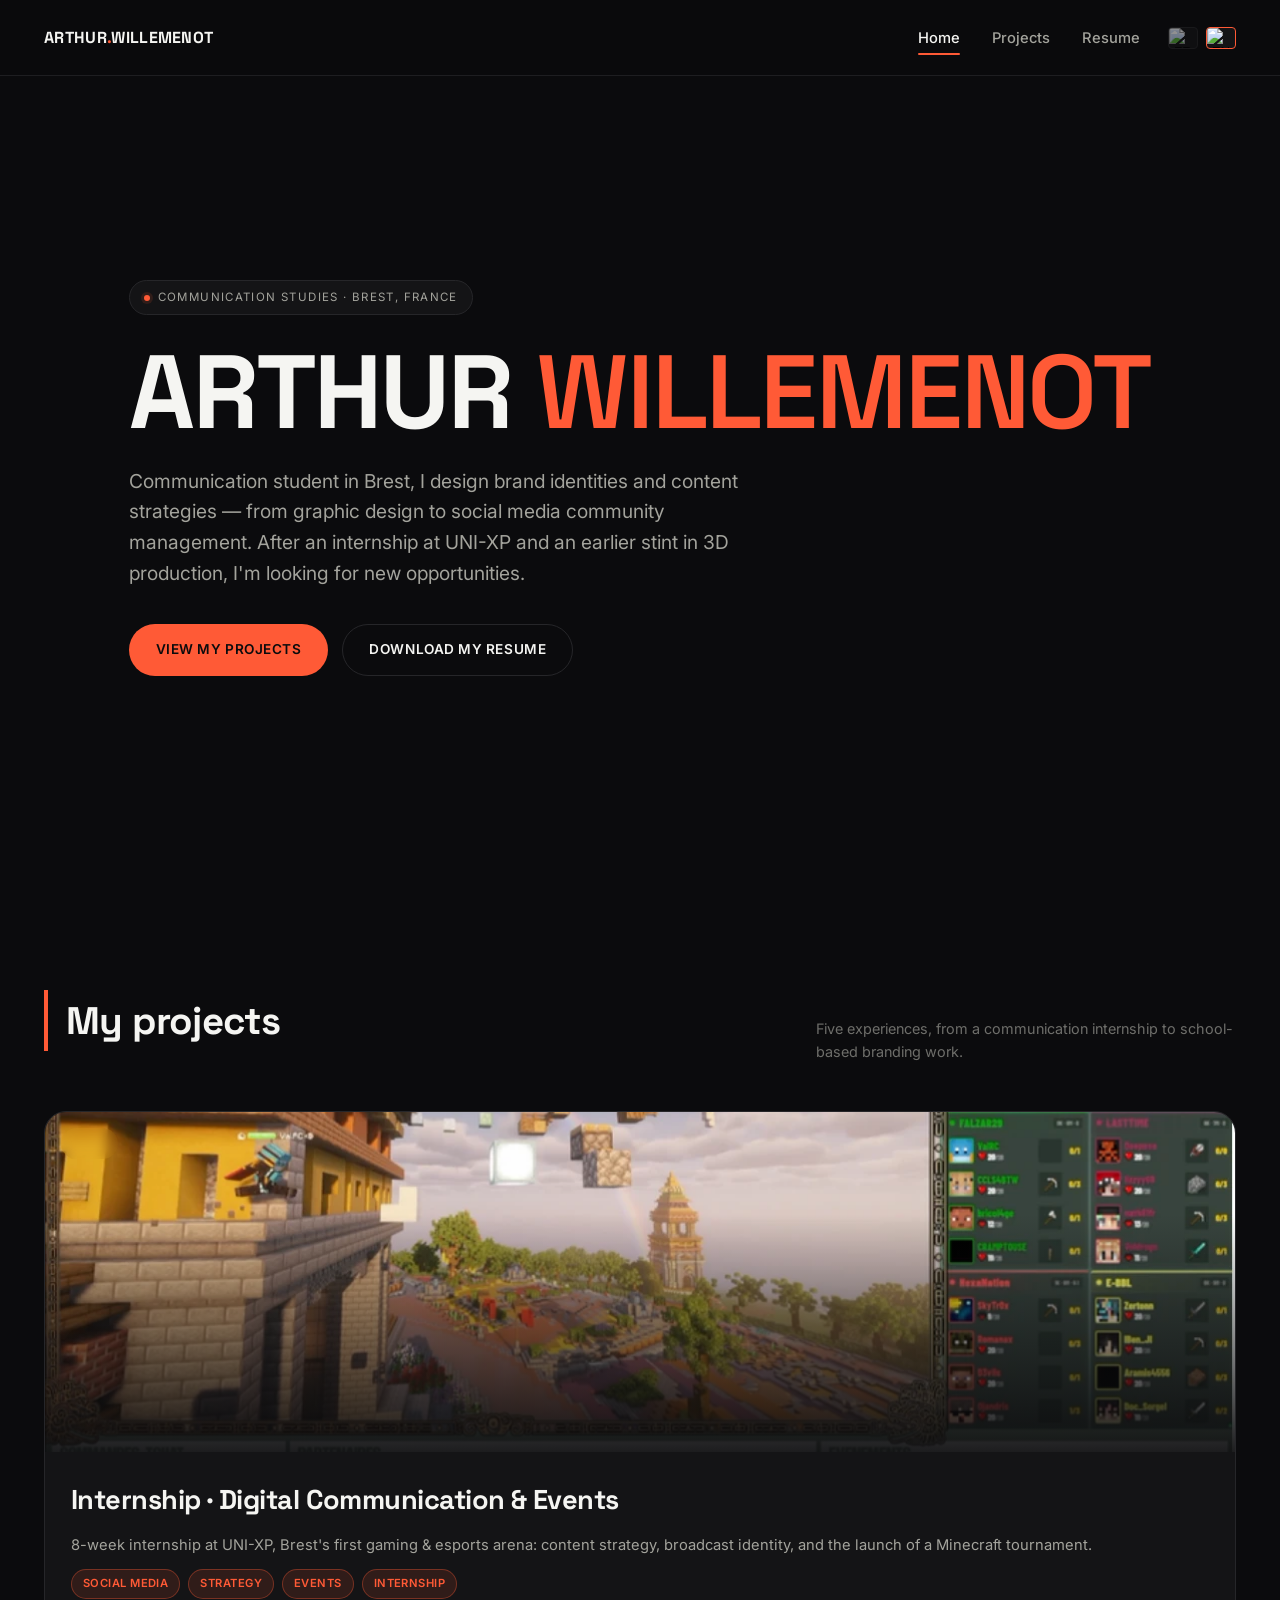
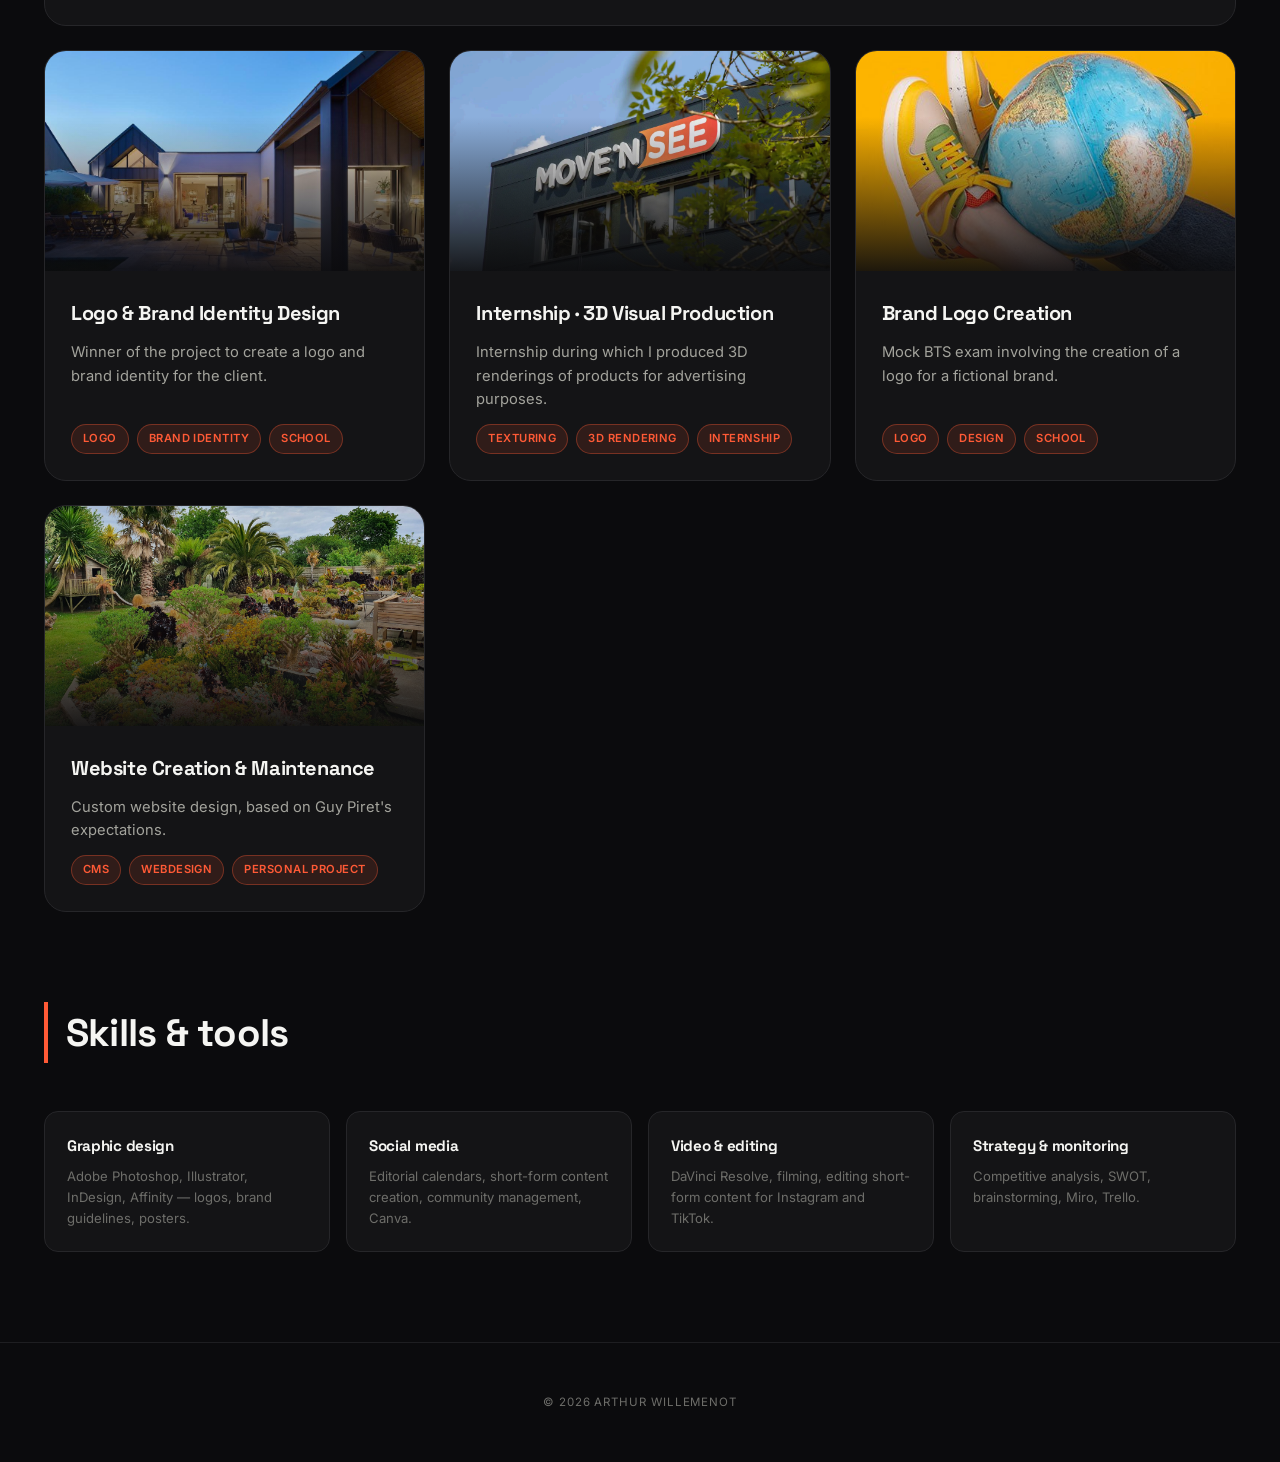
==== index.html @ 94a475f1 "Rebuild site: new design system, fixed responsiveness, add UNI-XP project Full redesign of the portf" ====
<!DOCTYPE html>
<html lang="fr">
<head>
  <meta charset="UTF-8">
  <meta name="viewport" content="width=device-width, initial-scale=1.0">
  <title>Arthur Willemenot — Portfolio</title>
  <meta name="description" content="Portfolio d'Arthur Willemenot, étudiant en BTS Communication à Brest : stratégie de contenu, création graphique et gestion de réseaux sociaux.">
  <link rel="preconnect" href="https://fonts.googleapis.com">
  <link rel="preconnect" href="https://fonts.gstatic.com" crossorigin>
  <link href="https://fonts.googleapis.com/css2?family=Inter:wght@400;500;600;700&family=Space+Grotesk:wght@500;700&display=swap" rel="stylesheet">
  <link rel="stylesheet" href="assets/css/style.css">
</head>
<body>

  <header class="site-header">
    <div class="container">
      <a href="index.html" class="logo">ARTHUR<span>.</span>WILLEMENOT</a>
      <div class="nav-right">
        <nav class="main-nav">
          <ul>
            <li><a href="index.html" data-key="nav_home" class="is-active">Accueil</a></li>
            <li><a href="index.html#mes-projets" data-key="nav_projects">Projets</a></li>
            <li><a href="cv.html" data-key="nav_cv">Mon CV</a></li>
          </ul>
        </nav>
        <div class="lang-switcher">
          <button class="lang-btn" data-lang="fr" aria-label="Français"><img src="https://flagcdn.com/w40/fr.png" alt="FR"></button>
          <button class="lang-btn" data-lang="en" aria-label="English"><img src="https://flagcdn.com/w40/gb.png" alt="EN"></button>
        </div>
        <button class="menu-toggle" aria-expanded="false" aria-label="Menu">
          <span></span><span></span><span></span>
        </button>
      </div>
    </div>
  </header>
  <div class="nav-scrim"></div>

  <section class="hero">
    <div class="container">
      <span class="eyebrow"><span class="dot"></span><span data-key="hero_tagline">BTS Communication · Brest</span></span>
      <h1><span data-key="hero_title_1">Arthur</span> <span class="highlight" data-key="hero_title_2">Willemenot</span></h1>
      <p class="hero-desc" data-key="hero_desc">
        Étudiant en BTS Communication à Brest, je conçois des identités de marque et des stratégies de contenu — de la création graphique à la gestion de communautés sur les réseaux sociaux. Après un stage chez UNI-XP et un premier passage en production 3D, je suis à la recherche de nouvelles opportunités.
      </p>
      <div class="hero-actions">
        <a href="#mes-projets" class="btn btn-primary"><span data-key="hero_cta_projects">Voir mes projets</span></a>
        <a href="cv.html" class="btn btn-ghost"><span data-key="hero_cta_cv">Télécharger mon CV</span></a>
      </div>
    </div>
  </section>

  <section id="mes-projets" class="section">
    <div class="container">
      <div class="section-head">
        <h2 class="section-title" data-key="projects_title">Mes projets</h2>
        <p class="section-sub" data-key="projects_sub">Cinq expériences, du stage en communication à la création graphique scolaire.</p>
      </div>

      <div class="projects-grid">

        <a href="project-uni-xp.html" class="project-card is-featured">
          <div class="card-status is-new">2026</div>
          <div class="card-media">
            <img src="assets/img/unixp/overlay-live.webp" alt="UNI-XP — overlay de diffusion en direct">
          </div>
          <div class="card-body">
            <h3 class="card-title" data-key="unixp_title">Stage · Communication digitale &amp; événementiel</h3>
            <p class="card-desc" data-key="unixp_desc">Stage de 8 semaines chez UNI-XP, la première arène gaming &amp; esport de Brest : stratégie de contenu, identité de diffusion et lancement d'un tournoi Minecraft.</p>
            <div class="card-tags"><span data-key="tag_social">Réseaux sociaux</span><span data-key="tag_strategy">Stratégie</span><span data-key="tag_events">Événementiel</span><span data-key="tag_internship">Stage</span></div>
          </div>
        </a>

        <a href="project-villas-majolie.html" class="project-card">
          <div class="card-media">
            <img src="assets/img/villas/villas-concept.jpg" alt="Les Villas Majolie">
          </div>
          <div class="card-body">
            <h3 class="card-title" data-key="villas_title">Création logo / charte graphique</h3>
            <p class="card-desc" data-key="villas_desc">Gagnant du projet de création d'un logo et d'une charte graphique pour l'annonceur.</p>
            <div class="card-tags"><span data-key="tag_logo">Logo</span><span data-key="tag_branding">Charte graphique</span><span data-key="tag_school">Scolaire</span></div>
          </div>
        </a>

        <a href="project-movensee.html" class="project-card">
          <div class="card-media">
            <img src="assets/img/movensee/movensee-batiment.png" alt="Move'N See">
          </div>
          <div class="card-body">
            <h3 class="card-title" data-key="move_title">Stage · production de visuels 3D</h3>
            <p class="card-desc" data-key="move_desc">Stage durant lequel j'ai produit des rendus 3D de produits à des fins publicitaires.</p>
            <div class="card-tags"><span data-key="tag_texturing">Texturing</span><span data-key="tag_3drenders">Rendus 3D</span><span data-key="tag_internship">Stage</span></div>
          </div>
        </a>

        <a href="project-moea.html" class="project-card">
          <div class="card-media">
            <img src="assets/img/moea/moea-shoe.jpg" alt="MOEA">
          </div>
          <div class="card-body">
            <h3 class="card-title" data-key="moea_title">Création d'un logo de marque</h3>
            <p class="card-desc" data-key="moea_desc">Épreuve de BTS Blanc consistant en la création d'un logo pour une marque fictive.</p>
            <div class="card-tags"><span data-key="tag_logo">Logo</span><span data-key="tag_design">Design</span><span data-key="tag_school">Scolaire</span></div>
          </div>
        </a>

        <a href="project-guy-piret.html" class="project-card">
          <div class="card-media">
            <img src="assets/img/guypiret/guypiret-jardin.jpg" alt="Le Jardin de Guy Piret">
          </div>
          <div class="card-body">
            <h3 class="card-title" data-key="guy_title">Création et maintenance du site</h3>
            <p class="card-desc" data-key="guy_desc">Conception sur mesure d'un site web, selon les attentes de Guy Piret.</p>
            <div class="card-tags"><span data-key="tag_cms">CMS</span><span data-key="tag_webdesign">Webdesign</span><span data-key="tag_personal">Extrascolaire</span></div>
          </div>
        </a>

      </div>
    </div>
  </section>

  <section class="section" style="padding-top:0;">
    <div class="container">
      <div class="section-head">
        <h2 class="section-title" data-key="skills_title">Compétences &amp; outils</h2>
      </div>
      <div class="skills-strip">
        <div class="skill-tile">
          <h4 data-key="skill_1_title">Création graphique</h4>
          <p data-key="skill_1_desc">Adobe Photoshop, Illustrator, InDesign, Affinity — logo, charte graphique, affiches.</p>
        </div>
        <div class="skill-tile">
          <h4 data-key="skill_2_title">Réseaux sociaux</h4>
          <p data-key="skill_2_desc">Calendrier éditorial, création de contenus courts, community management, Canva.</p>
        </div>
        <div class="skill-tile">
          <h4 data-key="skill_3_title">Vidéo &amp; montage</h4>
          <p data-key="skill_3_desc">DaVinci Resolve, tournage, montage de contenus courts pour Instagram et TikTok.</p>
        </div>
        <div class="skill-tile">
          <h4 data-key="skill_4_title">Stratégie &amp; veille</h4>
          <p data-key="skill_4_desc">Analyse concurrentielle, SWOT, brainstorming, Miro, Trello.</p>
        </div>
      </div>
    </div>
  </section>

  <footer class="site-footer">
    <div class="container">
      <p data-key="footer_text">© 2026 Arthur Willemenot</p>
    </div>
  </footer>

  <script src="assets/js/main.js"></script>
</body>
</html>
---- assets/css/style.css ----
/* ==========================================================================
   Arthur Willemenot — Portfolio
   Design system: dark, editorial, warm accent. Mobile-first.
   ========================================================================== */

:root {
  --bg: #0b0b0d;
  --surface: #141416;
  --surface-2: #1c1c1f;
  --border: #262629;
  --border-soft: #1e1e21;

  --text: #f5f5f2;
  --text-muted: #a3a39c;
  --text-dim: #6e6e6a;

  --accent: #ff5a36;
  --accent-soft: rgba(255, 90, 54, 0.12);
  --accent-border: rgba(255, 90, 54, 0.35);
  --accent-2: #ffd166;

  --radius-sm: 8px;
  --radius-md: 14px;
  --radius-lg: 22px;

  --container: 1240px;
  --header-h: 76px;

  --ease: cubic-bezier(0.16, 1, 0.3, 1);
}

/* --- Reset --- */
* { margin: 0; padding: 0; box-sizing: border-box; }

html {
  scroll-behavior: smooth;
}

body {
  background-color: var(--bg);
  color: var(--text);
  font-family: 'Inter', -apple-system, BlinkMacSystemFont, sans-serif;
  font-size: 16px;
  line-height: 1.6;
  -webkit-font-smoothing: antialiased;
  overflow-x: hidden;
}

img, video { max-width: 100%; display: block; }

a { color: inherit; text-decoration: none; }

ul { list-style: none; }

h1, h2, h3, h4 {
  font-family: 'Space Grotesk', 'Inter', sans-serif;
  font-weight: 700;
  letter-spacing: -0.02em;
}

p { color: var(--text-muted); }

.highlight { color: var(--accent); font-weight: 600; }

::selection { background: var(--accent); color: #0b0b0d; }

::-webkit-scrollbar { width: 10px; }
::-webkit-scrollbar-track { background: var(--bg); }
::-webkit-scrollbar-thumb { background: var(--border); border-radius: 10px; border: 2px solid var(--bg); }
::-webkit-scrollbar-thumb:hover { background: var(--accent); }

.container {
  max-width: var(--container);
  margin: 0 auto;
  padding: 0 24px;
}

.visually-hidden {
  position: absolute;
  width: 1px; height: 1px;
  overflow: hidden;
  clip: rect(0 0 0 0);
  white-space: nowrap;
}

/* ==========================================================================
   Header / Nav
   ========================================================================== */

.site-header {
  position: fixed;
  top: 0; left: 0; right: 0;
  z-index: 200;
  height: var(--header-h);
  display: flex;
  align-items: center;
  background: rgba(11, 11, 13, 0.7);
  backdrop-filter: blur(14px);
  -webkit-backdrop-filter: blur(14px);
  border-bottom: 1px solid var(--border-soft);
}

.site-header .container {
  display: flex;
  align-items: center;
  justify-content: space-between;
  width: 100%;
}

.logo {
  font-family: 'Space Grotesk', sans-serif;
  font-weight: 700;
  font-size: 1rem;
  letter-spacing: 0.02em;
  white-space: nowrap;
}

.logo span { color: var(--accent); }

.nav-right {
  display: flex;
  align-items: center;
  gap: 28px;
}

.main-nav ul {
  display: flex;
  gap: 32px;
}

.main-nav a {
  font-size: 0.92rem;
  font-weight: 500;
  color: var(--text-muted);
  position: relative;
  padding: 4px 0;
  transition: color 0.25s var(--ease);
}

.main-nav a:hover,
.main-nav a.is-active { color: var(--text); }

.main-nav a.is-active::after {
  content: '';
  position: absolute;
  left: 0; right: 0; bottom: -4px;
  height: 2px;
  background: var(--accent);
  border-radius: 2px;
}

.lang-switcher {
  display: flex;
  gap: 8px;
}

.lang-btn {
  width: 30px; height: 22px;
  border-radius: 4px;
  overflow: hidden;
  border: 1.5px solid var(--border);
  background: var(--surface);
  cursor: pointer;
  padding: 0;
  opacity: 0.55;
  transition: all 0.25s var(--ease);
}

.lang-btn img { width: 100%; height: 100%; object-fit: cover; }

.lang-btn:hover { opacity: 0.85; }
.lang-btn.active { opacity: 1; border-color: var(--accent); }

.menu-toggle {
  display: none;
  flex-direction: column;
  justify-content: center;
  gap: 5px;
  width: 32px; height: 32px;
  background: none;
  border: none;
  cursor: pointer;
  z-index: 210;
}

.menu-toggle span {
  display: block;
  width: 100%;
  height: 2px;
  background: var(--text);
  border-radius: 2px;
  transition: transform 0.3s var(--ease), opacity 0.3s var(--ease);
}

.menu-toggle[aria-expanded="true"] span:nth-child(1) { transform: translateY(7px) rotate(45deg); }
.menu-toggle[aria-expanded="true"] span:nth-child(2) { opacity: 0; }
.menu-toggle[aria-expanded="true"] span:nth-child(3) { transform: translateY(-7px) rotate(-45deg); }

@media (max-width: 860px) {
  .menu-toggle { display: flex; }

  .main-nav {
    position: fixed;
    top: 0; right: 0;
    height: 100vh;
    width: min(78vw, 320px);
    background: var(--surface);
    border-left: 1px solid var(--border);
    padding: calc(var(--header-h) + 20px) 32px 32px;
    transform: translateX(100%);
    transition: transform 0.35s var(--ease);
  }

  .main-nav.is-open { transform: translateX(0); }

  .main-nav ul {
    flex-direction: column;
    gap: 24px;
  }

  .main-nav a { font-size: 1.1rem; }

  .nav-scrim {
    position: fixed;
    inset: 0;
    background: rgba(0,0,0,0.5);
    opacity: 0;
    pointer-events: none;
    transition: opacity 0.3s var(--ease);
    z-index: 150;
  }

  .nav-scrim.is-open { opacity: 1; pointer-events: auto; }
}

/* ==========================================================================
   Hero
   ========================================================================== */

.hero {
  min-height: 100svh;
  display: flex;
  flex-direction: column;
  justify-content: center;
  padding: calc(var(--header-h) + 40px) 0 60px;
}

.eyebrow {
  display: inline-flex;
  align-items: center;
  gap: 8px;
  font-size: 0.72rem;
  letter-spacing: 0.12em;
  text-transform: uppercase;
  color: var(--text-muted);
  background: var(--surface);
  border: 1px solid var(--border);
  padding: 7px 14px;
  border-radius: 40px;
  margin-bottom: 28px;
  width: fit-content;
}

.eyebrow .dot {
  width: 6px; height: 6px;
  border-radius: 50%;
  background: var(--accent);
  box-shadow: 0 0 0 3px var(--accent-soft);
}

.hero h1 {
  font-size: clamp(2.8rem, 9vw, 6.5rem);
  line-height: 0.95;
  text-transform: uppercase;
  margin-bottom: 1.5rem;
}

.hero h1 .highlight { color: var(--accent); }

.hero-desc {
  font-size: clamp(1rem, 1.6vw, 1.2rem);
  color: var(--text-muted);
  max-width: 620px;
  margin-bottom: 2.2rem;
}

.hero-actions {
  display: flex;
  flex-wrap: wrap;
  gap: 14px;
}

/* ==========================================================================
   Buttons
   ========================================================================== */

.btn {
  display: inline-flex;
  align-items: center;
  gap: 10px;
  padding: 14px 26px;
  border-radius: 40px;
  font-size: 0.85rem;
  font-weight: 600;
  text-transform: uppercase;
  letter-spacing: 0.04em;
  transition: all 0.3s var(--ease);
  border: 1px solid transparent;
  cursor: pointer;
}

.btn-primary {
  background: var(--accent);
  color: #0b0b0d;
}

.btn-primary:hover {
  transform: translateY(-3px);
  box-shadow: 0 14px 30px rgba(255, 90, 54, 0.3);
}

.btn-ghost {
  background: transparent;
  border-color: var(--border);
  color: var(--text);
}

.btn-ghost:hover {
  border-color: var(--accent);
  color: var(--accent);
  transform: translateY(-3px);
}

/* ==========================================================================
   Section titles
   ========================================================================== */

.section {
  padding: 90px 0;
}

.section-head {
  display: flex;
  align-items: baseline;
  justify-content: space-between;
  gap: 20px;
  margin-bottom: 48px;
  flex-wrap: wrap;
}

.section-title {
  font-size: clamp(1.7rem, 3.2vw, 2.4rem);
  border-left: 4px solid var(--accent);
  padding-left: 18px;
}

.section-sub {
  color: var(--text-dim);
  font-size: 0.9rem;
  max-width: 420px;
}

/* ==========================================================================
   Projects grid (home)
   ========================================================================== */

.projects-grid {
  display: grid;
  grid-template-columns: repeat(12, 1fr);
  gap: 24px;
}

.project-card {
  grid-column: span 12;
  position: relative;
  border-radius: var(--radius-lg);
  overflow: hidden;
  border: 1px solid var(--border);
  background: var(--surface);
  display: flex;
  flex-direction: column;
  transition: transform 0.45s var(--ease), border-color 0.45s var(--ease);
}

@media (min-width: 640px) {
  .project-card { grid-column: span 6; }
  .project-card.is-featured { grid-column: span 12; }
}

@media (min-width: 1000px) {
  .project-card { grid-column: span 4; }
  .project-card.is-featured { grid-column: span 12; }
}

.project-card:hover {
  transform: translateY(-8px);
  border-color: var(--accent-border);
}

.project-card .card-media {
  position: relative;
  height: 220px;
  background-size: cover;
  background-position: center;
  overflow: hidden;
}

.project-card.is-featured .card-media { height: 340px; }

.project-card .card-media::after {
  content: '';
  position: absolute;
  inset: 0;
  background: linear-gradient(180deg, rgba(11,11,13,0) 30%, rgba(11,11,13,0.92) 100%);
}

.project-card .card-media img {
  width: 100%; height: 100%;
  object-fit: cover;
  transition: transform 0.6s var(--ease);
}

.project-card:hover .card-media img { transform: scale(1.06); }

.card-status {
  position: absolute;
  top: 16px; left: 16px;
  z-index: 2;
  font-size: 0.68rem;
  font-weight: 700;
  text-transform: uppercase;
  letter-spacing: 0.08em;
  padding: 6px 12px;
  border-radius: 30px;
  background: rgba(11, 11, 13, 0.65);
  backdrop-filter: blur(6px);
  border: 1px solid rgba(255,255,255,0.12);
}

.card-status.is-new { background: var(--accent); color: #0b0b0d; border-color: transparent; }

.card-body {
  padding: 26px;
  display: flex;
  flex-direction: column;
  gap: 12px;
  flex: 1;
}

.card-title {
  font-size: 1.25rem;
}

.project-card.is-featured .card-title { font-size: 1.7rem; }

.card-desc {
  font-size: 0.92rem;
  color: var(--text-muted);
  flex: 1;
}

.card-tags {
  display: flex;
  flex-wrap: wrap;
  gap: 8px;
  margin-top: auto;
}

.card-tags span {
  font-size: 0.7rem;
  font-weight: 600;
  text-transform: uppercase;
  letter-spacing: 0.04em;
  color: var(--accent);
  background: var(--accent-soft);
  border: 1px solid var(--accent-border);
  padding: 5px 11px;
  border-radius: 30px;
}

/* ==========================================================================
   Skills strip (home)
   ========================================================================== */

.skills-strip {
  display: grid;
  grid-template-columns: repeat(2, 1fr);
  gap: 16px;
}

@media (min-width: 700px) {
  .skills-strip { grid-template-columns: repeat(4, 1fr); }
}

.skill-tile {
  border: 1px solid var(--border);
  background: var(--surface);
  border-radius: var(--radius-md);
  padding: 22px;
}

.skill-tile h4 {
  font-size: 0.95rem;
  margin-bottom: 8px;
}

.skill-tile p {
  font-size: 0.82rem;
  color: var(--text-dim);
}

/* ==========================================================================
   Footer
   ========================================================================== */

.site-footer {
  border-top: 1px solid var(--border-soft);
  padding: 50px 0;
  text-align: center;
}

.site-footer p {
  font-size: 0.72rem;
  letter-spacing: 0.08em;
  text-transform: uppercase;
  color: var(--text-dim);
}

/* ==========================================================================
   Project detail pages
   ========================================================================== */

.back-link {
  display: inline-flex;
  align-items: center;
  gap: 8px;
  font-size: 0.85rem;
  font-weight: 600;
  color: var(--text-muted);
  margin-bottom: 20px;
  transition: color 0.25s var(--ease);
}

.back-link:hover { color: var(--accent); }

.project-hero {
  position: relative;
  min-height: 56vh;
  display: flex;
  flex-direction: column;
  justify-content: flex-end;
  padding: calc(var(--header-h) + 40px) 0 60px;
  overflow: hidden;
}

.project-hero-bg {
  position: absolute;
  inset: 0;
  background-size: cover;
  background-position: center;
  z-index: -2;
}

.project-hero-bg::after {
  content: '';
  position: absolute;
  inset: 0;
  background: linear-gradient(180deg, rgba(11,11,13,0.55) 0%, rgba(11,11,13,0.92) 100%);
  backdrop-filter: blur(2px);
}

.project-hero .container { position: relative; z-index: 2; }

.project-hero h1 {
  font-size: clamp(2.4rem, 7vw, 4.6rem);
  text-transform: uppercase;
  line-height: 0.95;
  margin-bottom: 18px;
}

.project-meta {
  display: flex;
  flex-wrap: wrap;
  gap: 10px;
}

.project-meta span {
  font-size: 0.72rem;
  font-weight: 700;
  text-transform: uppercase;
  letter-spacing: 0.06em;
  padding: 7px 14px;
  border-radius: 30px;
  background: rgba(255, 90, 54, 0.15);
  border: 1px solid var(--accent-border);
  color: var(--accent-2);
}

.report-cta {
  margin-top: 28px;
}

/* content grid */

.detail-grid {
  display: grid;
  grid-template-columns: 1fr;
  gap: 40px;
  align-items: center;
  padding: 56px 0;
  border-bottom: 1px solid var(--border-soft);
}

.detail-grid:last-of-type { border-bottom: none; }

@media (min-width: 900px) {
  .detail-grid { grid-template-columns: 1fr 1fr; gap: 70px; }
  .detail-grid.reverse .detail-text { order: 2; }
  .detail-grid.reverse .detail-media { order: 1; }
}

.detail-text .kicker {
  display: block;
  font-size: 0.75rem;
  font-weight: 700;
  text-transform: uppercase;
  letter-spacing: 0.1em;
  color: var(--accent);
  margin-bottom: 10px;
}

.detail-text h2 {
  font-size: clamp(1.5rem, 3vw, 2.1rem);
  margin-bottom: 18px;
  color: var(--text);
}

.detail-text p, .detail-text li {
  font-size: 1.02rem;
  color: var(--text-muted);
  margin-bottom: 14px;
}

.detail-text ul { margin-bottom: 14px; }
.detail-text li { position: relative; padding-left: 22px; }
.detail-text li::before {
  content: '';
  position: absolute;
  left: 0; top: 10px;
  width: 6px; height: 6px;
  border-radius: 50%;
  background: var(--accent);
}

.detail-conclusion {
  margin-top: 8px;
  padding-top: 16px;
  border-top: 1px solid var(--border-soft);
  font-size: 0.9rem;
  color: var(--text-dim);
  font-style: italic;
}

.detail-media img,
.detail-media video {
  width: 100%;
  border-radius: var(--radius-md);
  border: 1px solid var(--border);
}

.media-frame {
  background: var(--surface);
  border: 1px solid var(--border);
  border-radius: var(--radius-md);
  padding: 20px;
}

.media-frame.tight { padding: 0; overflow: hidden; }

/* --- carousel --- */

.carousel {
  position: relative;
}

.carousel-track {
  display: flex;
  overflow-x: auto;
  scroll-snap-type: x mandatory;
  scroll-behavior: smooth;
  scrollbar-width: none;
  border-radius: var(--radius-md);
}

.carousel-track::-webkit-scrollbar { display: none; }

.carousel-slide {
  flex: 0 0 100%;
  scroll-snap-align: center;
  position: relative;
}

.carousel-slide img { border-radius: var(--radius-md); border: 1px solid var(--border); }

.carousel-badge {
  position: absolute;
  top: 16px; left: 16px;
  background: rgba(11,11,13,0.75);
  backdrop-filter: blur(6px);
  color: var(--text);
  padding: 6px 14px;
  border-radius: 30px;
  font-size: 0.72rem;
  font-weight: 700;
  text-transform: uppercase;
  letter-spacing: 0.06em;
  border: 1px solid rgba(255,255,255,0.15);
  z-index: 3;
}

.carousel-arrow {
  position: absolute;
  top: 50%;
  transform: translateY(-50%);
  width: 40px; height: 40px;
  border-radius: 50%;
  background: rgba(20,20,22,0.8);
  border: 1px solid var(--border);
  color: var(--text);
  display: flex;
  align-items: center;
  justify-content: center;
  font-size: 1.3rem;
  cursor: pointer;
  z-index: 4;
  backdrop-filter: blur(8px);
  transition: all 0.25s var(--ease);
}

.carousel-arrow:hover { background: var(--accent); border-color: var(--accent); color: #0b0b0d; }
.carousel-arrow.prev { left: -14px; }
.carousel-arrow.next { right: -14px; }

@media (max-width: 640px) {
  .carousel-arrow.prev { left: 6px; }
  .carousel-arrow.next { right: 6px; }
}

.carousel-dots {
  display: flex;
  justify-content: center;
  gap: 8px;
  margin-top: 16px;
}

.carousel-dots button {
  width: 7px; height: 7px;
  border-radius: 50%;
  background: var(--border);
  border: none;
  padding: 0;
  cursor: pointer;
  transition: background 0.25s var(--ease), transform 0.25s var(--ease);
}

.carousel-dots button.is-active { background: var(--accent); transform: scale(1.3); }

/* --- gallery grid (simple, non-carousel) --- */

.gallery-grid {
  display: grid;
  grid-template-columns: 1fr;
  gap: 16px;
}

@media (min-width: 700px) {
  .gallery-grid.cols-2 { grid-template-columns: 1fr 1fr; }
  .gallery-grid.cols-3 { grid-template-columns: repeat(3, 1fr); }
}

.gallery-grid img {
  border-radius: var(--radius-md);
  border: 1px solid var(--border);
  width: 100%;
  height: 100%;
  object-fit: cover;
}

.gallery-caption {
  font-size: 0.8rem;
  color: var(--text-dim);
  margin-top: 10px;
  text-align: center;
}

/* --- KPI stat row --- */

.stats-row {
  display: grid;
  grid-template-columns: repeat(2, 1fr);
  gap: 16px;
  margin: 20px 0 40px;
}

@media (min-width: 700px) {
  .stats-row { grid-template-columns: repeat(4, 1fr); }
}

.stat-tile {
  background: var(--surface);
  border: 1px solid var(--border);
  border-radius: var(--radius-md);
  padding: 22px 20px;
  text-align: left;
}

.stat-tile .stat-value {
  font-family: 'Space Grotesk', sans-serif;
  font-size: clamp(1.6rem, 3vw, 2.1rem);
  font-weight: 700;
  color: var(--accent);
  line-height: 1;
  margin-bottom: 8px;
}

.stat-tile .stat-label {
  font-size: 0.78rem;
  color: var(--text-muted);
  line-height: 1.35;
}

/* --- PDF / download block --- */

.doc-card {
  display: flex;
  align-items: center;
  gap: 18px;
  background: var(--surface);
  border: 1px solid var(--border);
  border-radius: var(--radius-md);
  padding: 22px;
}

.doc-card .doc-icon {
  width: 46px; height: 46px;
  flex-shrink: 0;
  border-radius: 10px;
  background: var(--accent-soft);
  border: 1px solid var(--accent-border);
  display: flex;
  align-items: center;
  justify-content: center;
  font-size: 1.3rem;
}

.doc-card .doc-info { flex: 1; }
.doc-card .doc-title { font-size: 0.98rem; font-weight: 600; color: var(--text); margin-bottom: 3px; }
.doc-card .doc-sub { font-size: 0.8rem; color: var(--text-dim); }

.pdf-embed {
  display: none;
}

@media (min-width: 900px) {
  .pdf-embed {
    display: block;
    margin-top: 16px;
    border-radius: var(--radius-md);
    overflow: hidden;
    border: 1px solid var(--border);
  }
  .pdf-embed iframe { width: 100%; height: 480px; border: none; display: block; }
}

/* --- bilan / summary --- */

.bilan {
  max-width: 760px;
  margin: 20px auto 0;
  text-align: center;
  padding-top: 56px;
  border-top: 1px solid var(--border-soft);
}

.bilan h2 {
  font-size: 1.7rem;
  text-transform: uppercase;
  margin-bottom: 18px;
}

.bilan p {
  font-size: 1.05rem;
  color: var(--text-muted);
  line-height: 1.8;
}

/* --- project nav (prev/next) --- */

.project-pager {
  display: grid;
  grid-template-columns: 1fr;
  gap: 16px;
  margin-top: 70px;
  padding-top: 40px;
  border-top: 1px solid var(--border-soft);
}

@media (min-width: 700px) {
  .project-pager { grid-template-columns: 1fr 1fr; }
}

.pager-link {
  border: 1px solid var(--border);
  background: var(--surface);
  border-radius: var(--radius-md);
  padding: 22px 24px;
  transition: all 0.3s var(--ease);
}

.pager-link:hover { border-color: var(--accent-border); transform: translateY(-4px); }

.pager-link .pager-dir {
  font-size: 0.7rem;
  text-transform: uppercase;
  letter-spacing: 0.08em;
  color: var(--text-dim);
  margin-bottom: 6px;
  display: block;
}

.pager-link.next { text-align: right; }

.pager-link .pager-title { font-size: 1.05rem; font-weight: 600; }

/* ==========================================================================
   CV page
   ========================================================================== */

.cv-hero {
  padding: calc(var(--header-h) + 50px) 0 20px;
  text-align: center;
}

.cv-hero h1 {
  font-size: clamp(2rem, 5vw, 3rem);
  text-transform: uppercase;
}

.cv-cards {
  display: grid;
  grid-template-columns: 1fr;
  gap: 28px;
  padding-bottom: 90px;
}

@media (min-width: 760px) {
  .cv-cards { grid-template-columns: 1fr 1fr; max-width: 900px; margin: 0 auto; }
}

.cv-card {
  background: var(--surface);
  border: 1px solid var(--border);
  border-radius: var(--radius-lg);
  padding: 26px;
  display: flex;
  flex-direction: column;
  align-items: center;
  text-align: center;
}

.cv-card h2 { font-size: 1.2rem; margin-bottom: 18px; }

.cv-preview {
  width: 100%;
  border-radius: var(--radius-sm);
  overflow: hidden;
  border: 1px solid var(--border);
  margin-bottom: 22px;
}

.cv-card .btn { width: 100%; justify-content: center; }
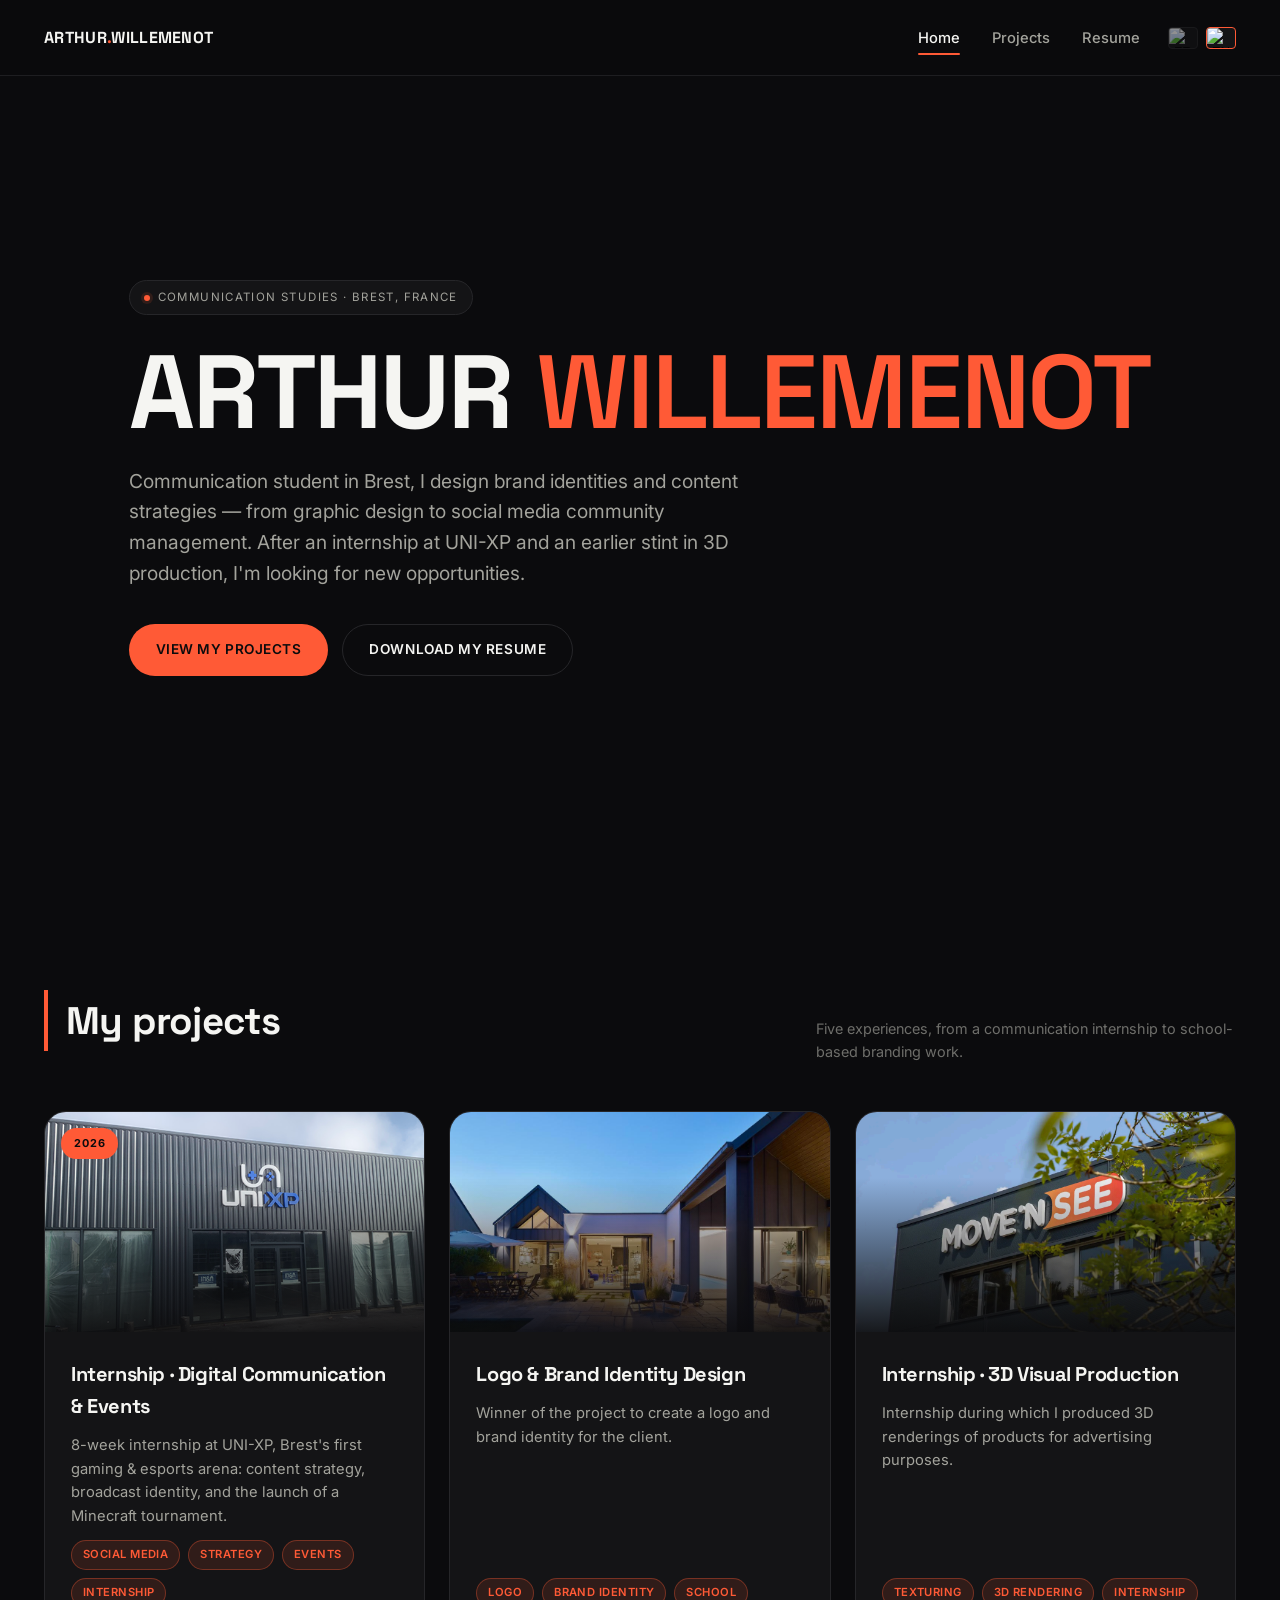
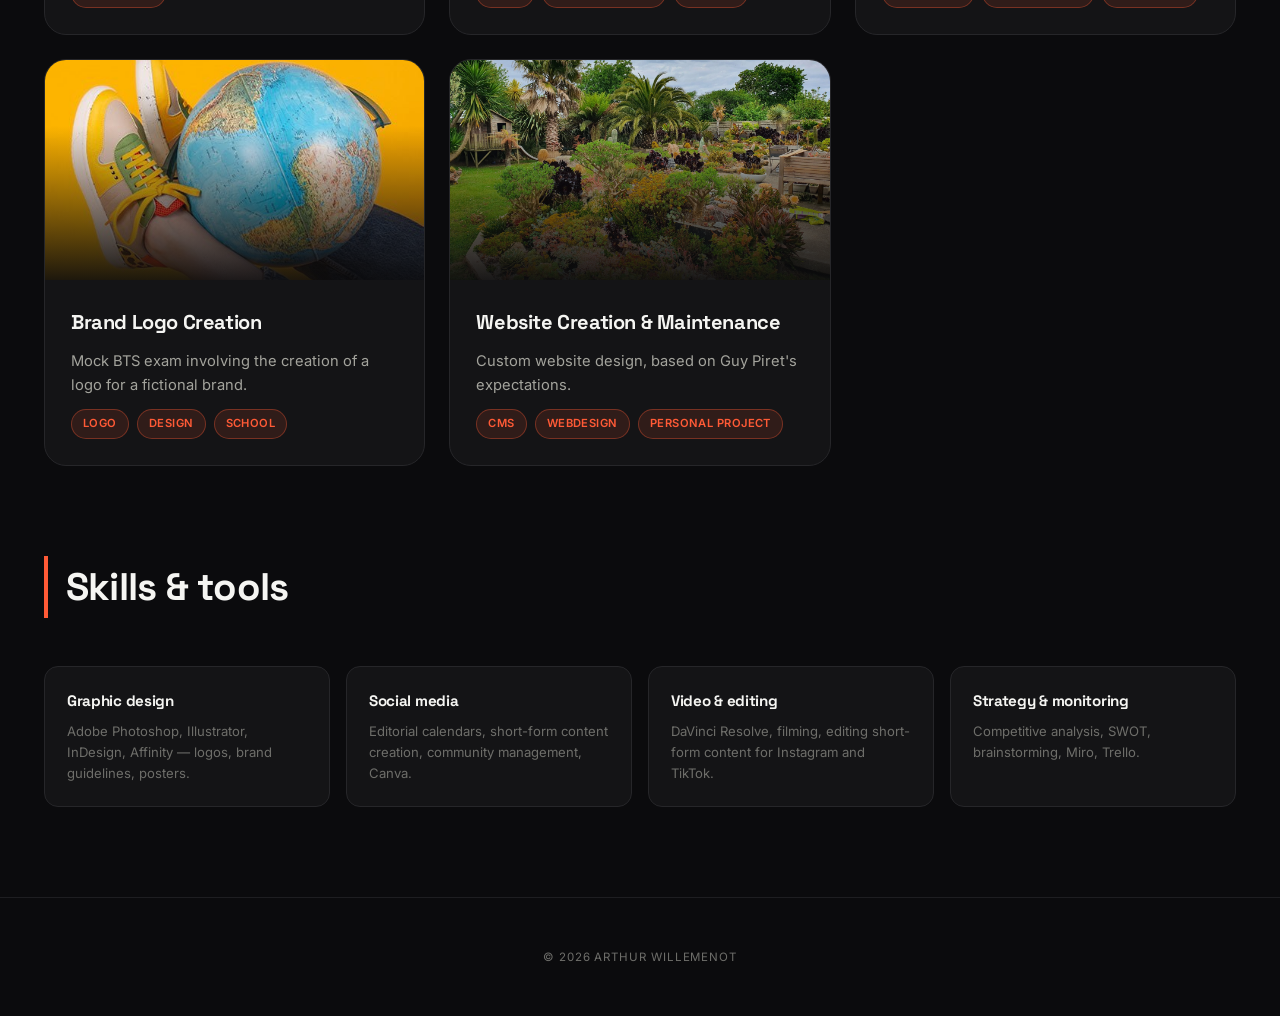
==== commit 913bee39: "Homepage: un-feature the UNI-XP card, use the venue facade photo Same grid sizing as the other proje" ====
--- a/index.html
+++ b/index.html
@@ -58,10 +58,10 @@
 
       <div class="projects-grid">
 
-        <a href="project-uni-xp.html" class="project-card is-featured">
+        <a href="project-uni-xp.html" class="project-card">
           <div class="card-status is-new">2026</div>
           <div class="card-media">
-            <img src="assets/img/unixp/overlay-live.webp" alt="UNI-XP — overlay de diffusion en direct">
+            <img src="assets/img/unixp/batiment.png" alt="Façade de la salle UNI-XP à Brest">
           </div>
           <div class="card-body">
             <h3 class="card-title" data-key="unixp_title">Stage · Communication digitale &amp; événementiel</h3>
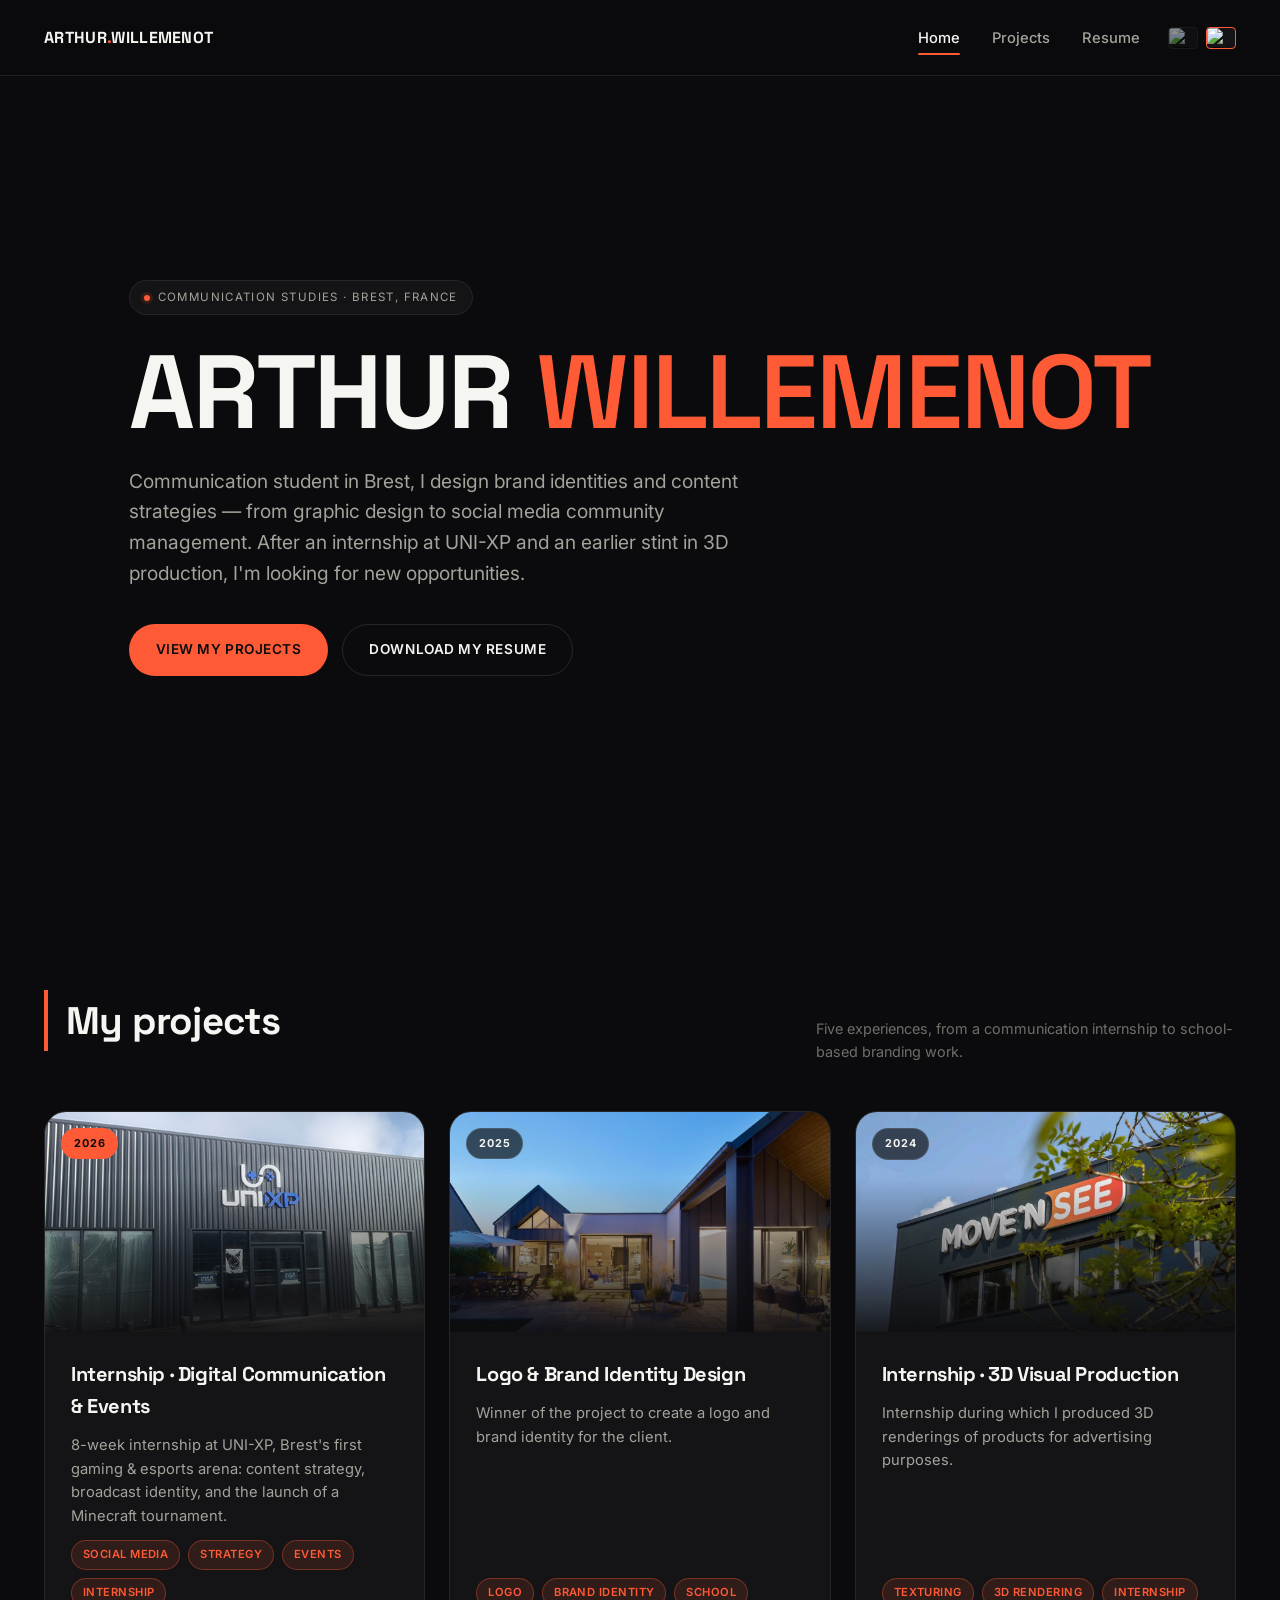
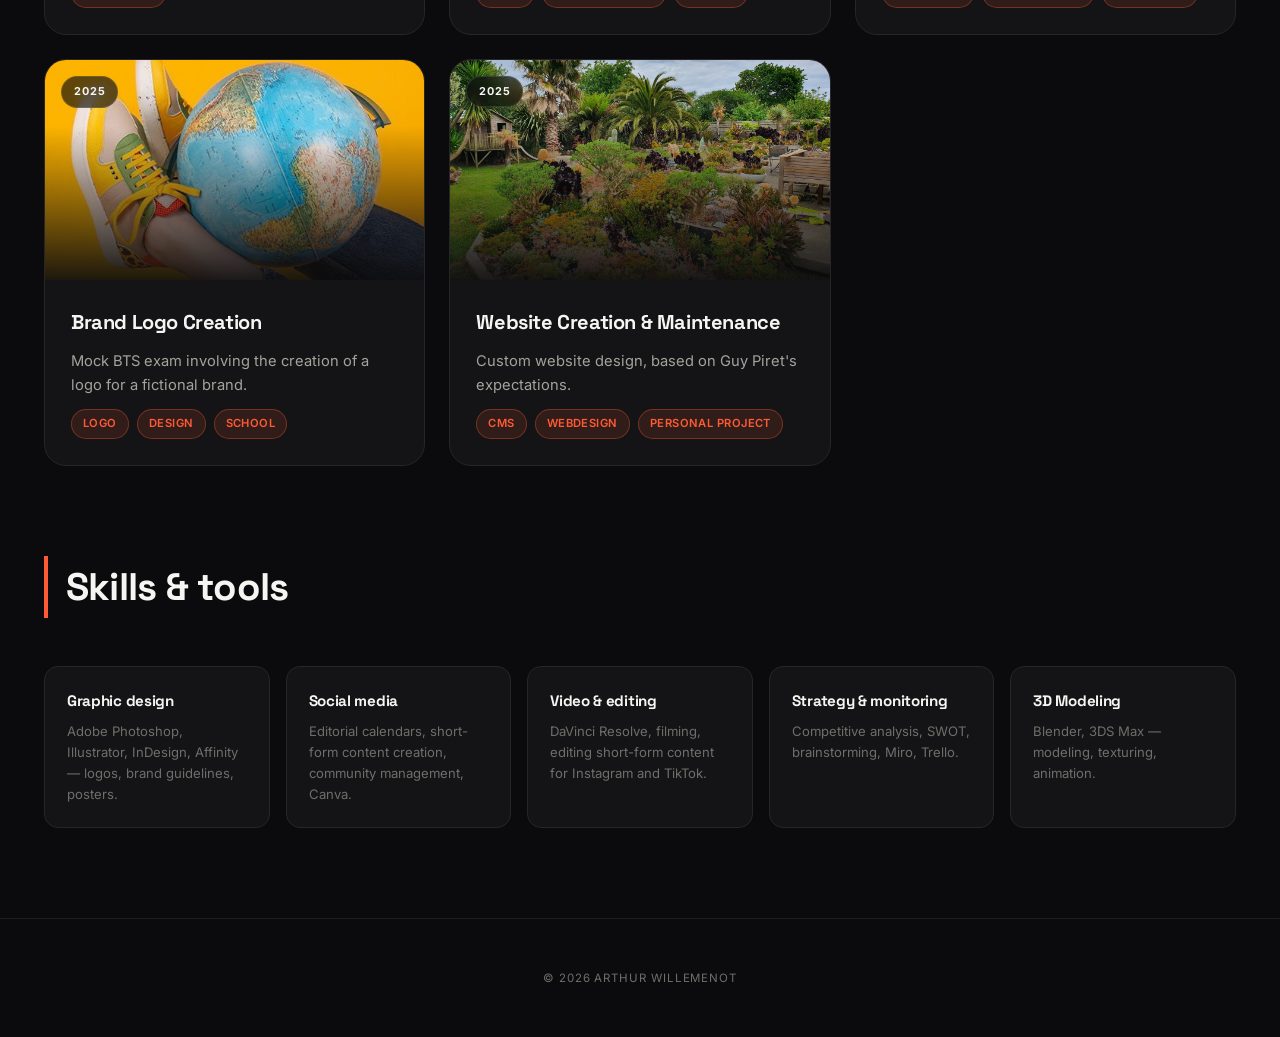
==== commit ba322cee: "Add project year badges, a 3D skill tile, and reuse the facade photo on UNI-XP hero Homepage cards n" ====
--- a/index.html
+++ b/index.html
@@ -71,6 +71,7 @@
         </a>
 
         <a href="project-villas-majolie.html" class="project-card">
+          <div class="card-status">2025</div>
           <div class="card-media">
             <img src="assets/img/villas/villas-concept.jpg" alt="Les Villas Majolie">
           </div>
@@ -82,6 +83,7 @@
         </a>
 
         <a href="project-movensee.html" class="project-card">
+          <div class="card-status">2024</div>
           <div class="card-media">
             <img src="assets/img/movensee/movensee-batiment.png" alt="Move'N See">
           </div>
@@ -93,6 +95,7 @@
         </a>
 
         <a href="project-moea.html" class="project-card">
+          <div class="card-status">2025</div>
           <div class="card-media">
             <img src="assets/img/moea/moea-shoe.jpg" alt="MOEA">
           </div>
@@ -104,6 +107,7 @@
         </a>
 
         <a href="project-guy-piret.html" class="project-card">
+          <div class="card-status">2025</div>
           <div class="card-media">
             <img src="assets/img/guypiret/guypiret-jardin.jpg" alt="Le Jardin de Guy Piret">
           </div>
@@ -140,6 +144,10 @@
           <h4 data-key="skill_4_title">Stratégie &amp; veille</h4>
           <p data-key="skill_4_desc">Analyse concurrentielle, SWOT, brainstorming, Miro, Trello.</p>
         </div>
+        <div class="skill-tile">
+          <h4 data-key="skill_5_title">Modélisation 3D</h4>
+          <p data-key="skill_5_desc">Blender, 3DS Max — modeling, texturing, animation.</p>
+        </div>
       </div>
     </div>
   </section>
--- a/assets/css/style.css
+++ b/assets/css/style.css
@@ -489,7 +489,7 @@
 }
 
 @media (min-width: 700px) {
-  .skills-strip { grid-template-columns: repeat(4, 1fr); }
+  .skills-strip { grid-template-columns: repeat(auto-fit, minmax(220px, 1fr)); }
 }
 
 .skill-tile {
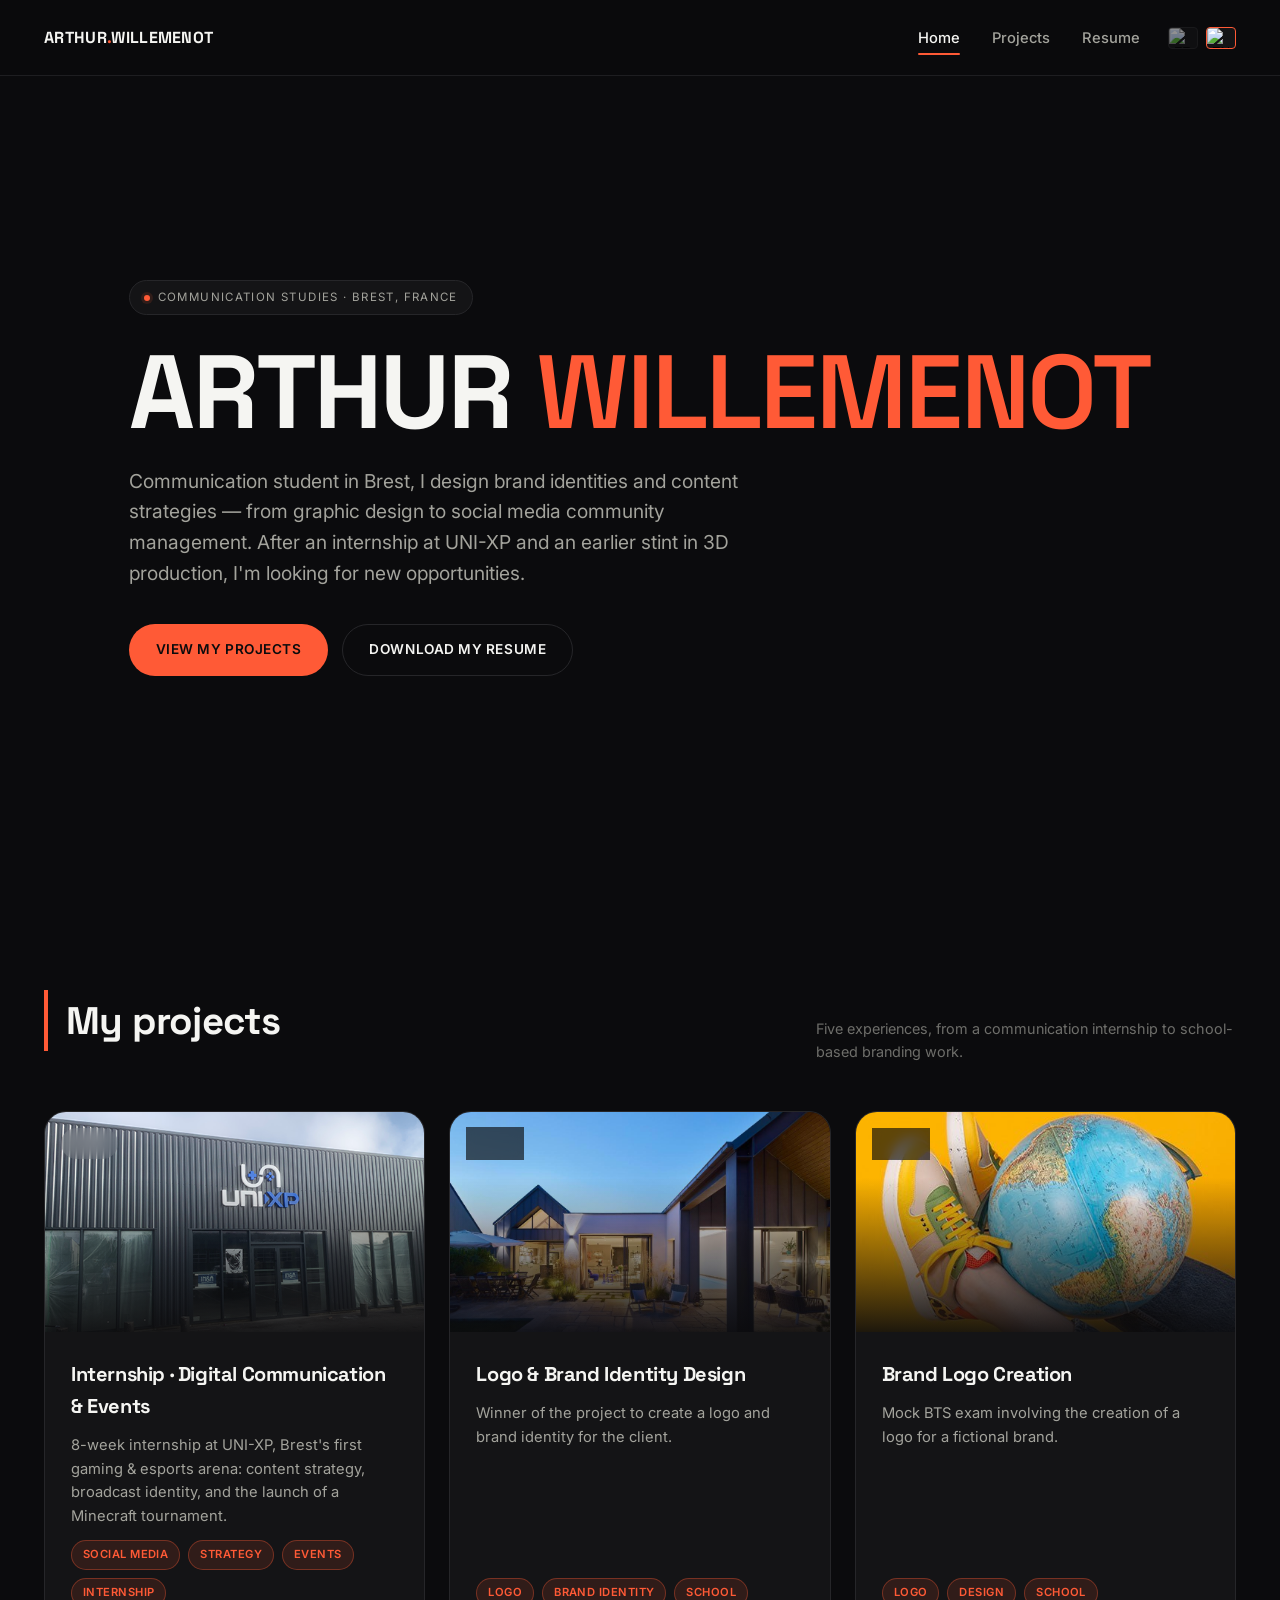
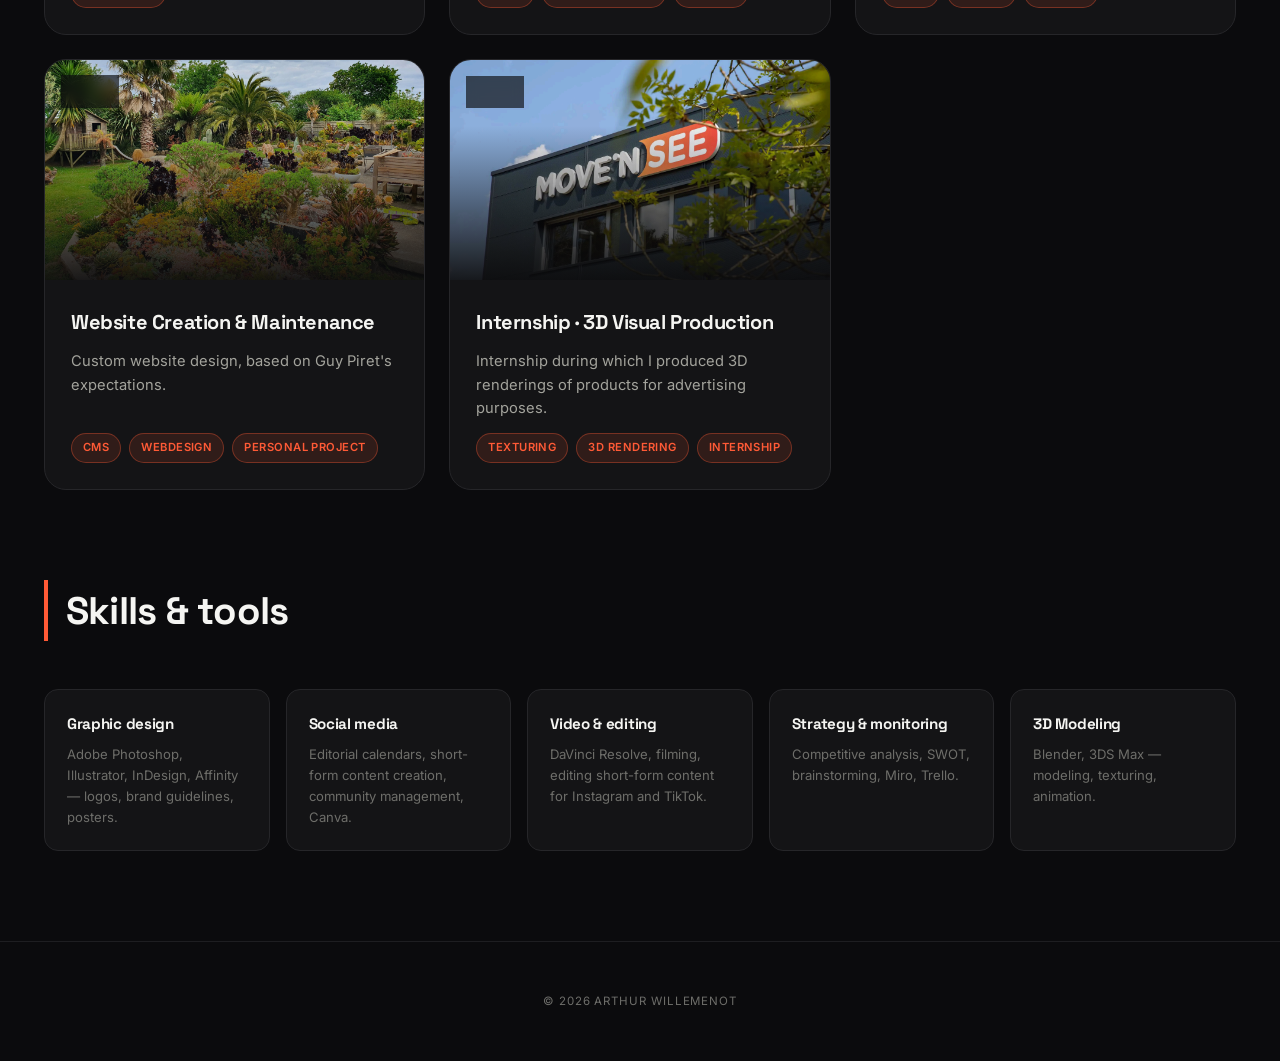
==== commit 1bff8143: "Move Move'N See card to the end of the homepage grid It's the oldest project (2024); the other cards" ====
--- a/index.html
+++ b/index.html
@@ -82,18 +82,6 @@
           </div>
         </a>
 
-        <a href="project-movensee.html" class="project-card">
-          <div class="card-status">2024</div>
-          <div class="card-media">
-            <img src="assets/img/movensee/movensee-batiment.png" alt="Move'N See">
-          </div>
-          <div class="card-body">
-            <h3 class="card-title" data-key="move_title">Stage · production de visuels 3D</h3>
-            <p class="card-desc" data-key="move_desc">Stage durant lequel j'ai produit des rendus 3D de produits à des fins publicitaires.</p>
-            <div class="card-tags"><span data-key="tag_texturing">Texturing</span><span data-key="tag_3drenders">Rendus 3D</span><span data-key="tag_internship">Stage</span></div>
-          </div>
-        </a>
-
         <a href="project-moea.html" class="project-card">
           <div class="card-status">2025</div>
           <div class="card-media">
@@ -115,6 +103,18 @@
             <h3 class="card-title" data-key="guy_title">Création et maintenance du site</h3>
             <p class="card-desc" data-key="guy_desc">Conception sur mesure d'un site web, selon les attentes de Guy Piret.</p>
             <div class="card-tags"><span data-key="tag_cms">CMS</span><span data-key="tag_webdesign">Webdesign</span><span data-key="tag_personal">Extrascolaire</span></div>
+          </div>
+        </a>
+
+        <a href="project-movensee.html" class="project-card">
+          <div class="card-status">2024</div>
+          <div class="card-media">
+            <img src="assets/img/movensee/movensee-batiment.png" alt="Move'N See">
+          </div>
+          <div class="card-body">
+            <h3 class="card-title" data-key="move_title">Stage · production de visuels 3D</h3>
+            <p class="card-desc" data-key="move_desc">Stage durant lequel j'ai produit des rendus 3D de produits à des fins publicitaires.</p>
+            <div class="card-tags"><span data-key="tag_texturing">Texturing</span><span data-key="tag_3drenders">Rendus 3D</span><span data-key="tag_internship">Stage</span></div>
           </div>
         </a>
 
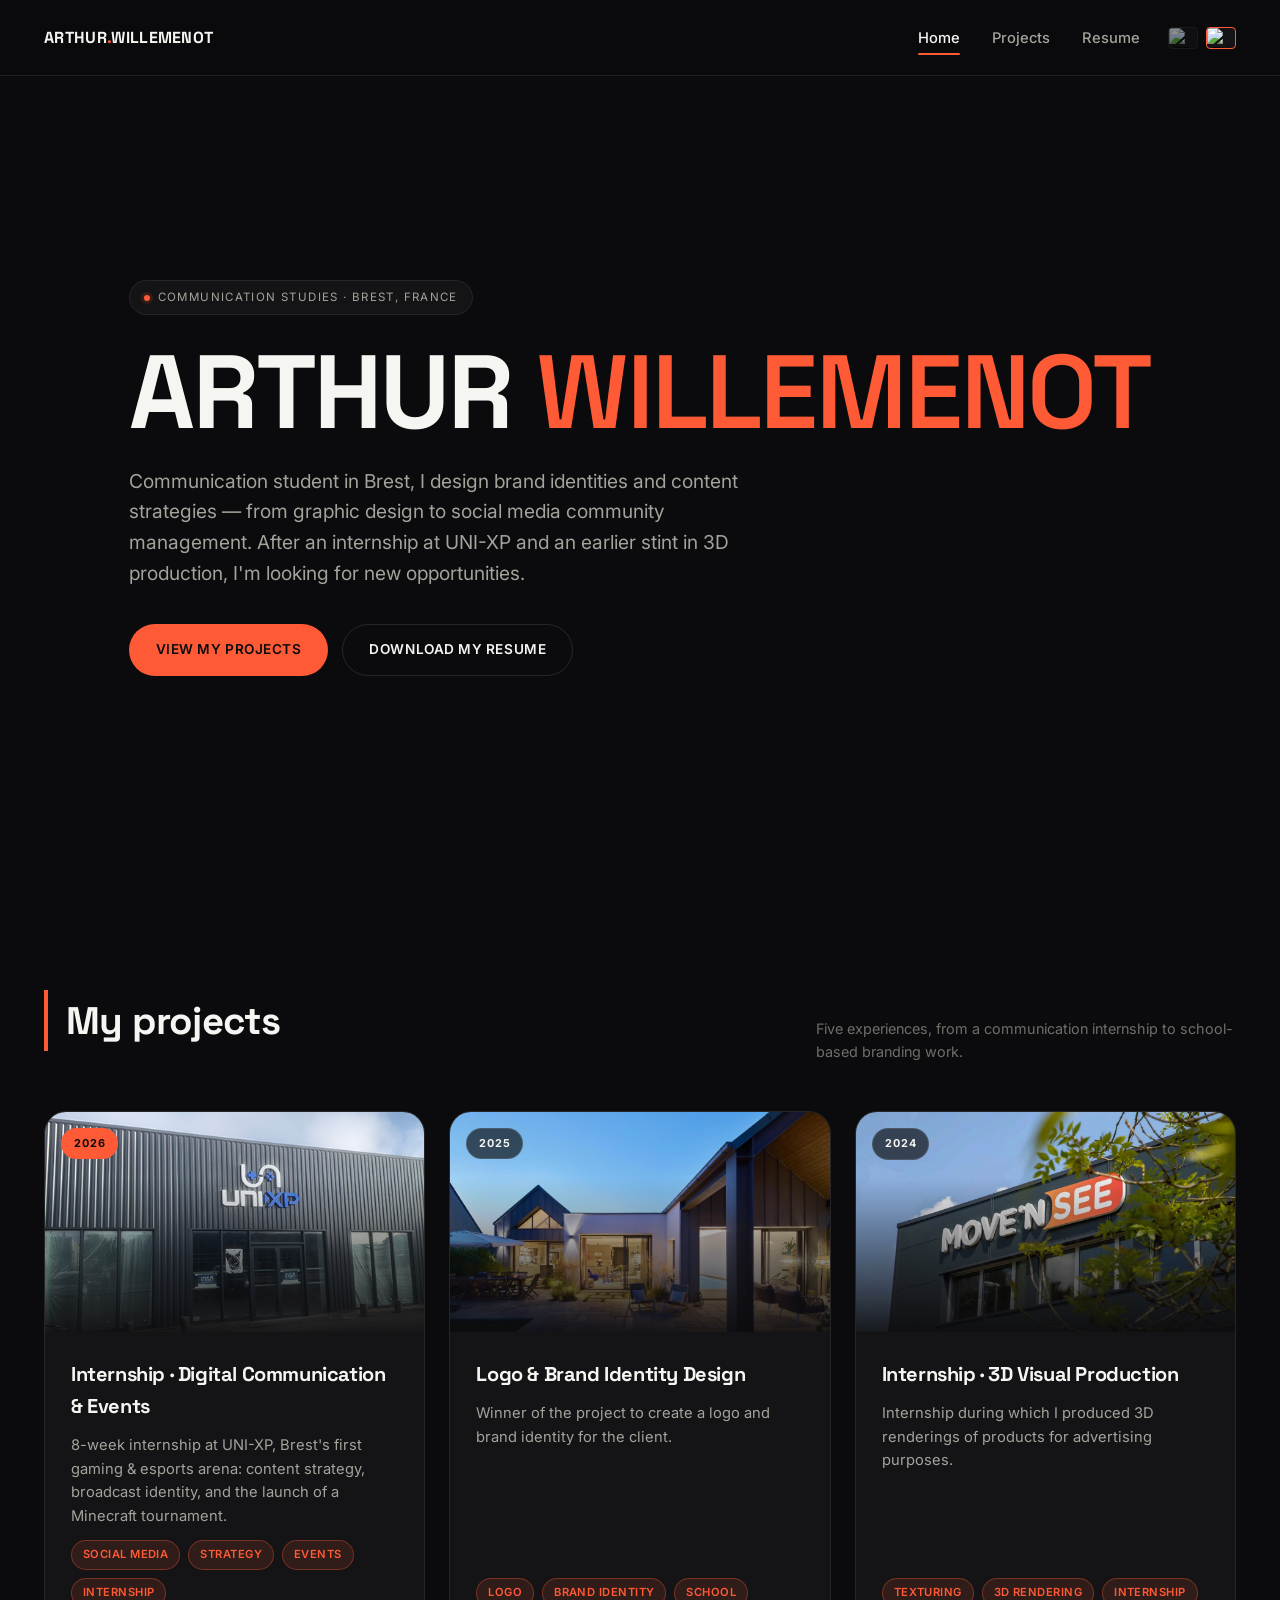
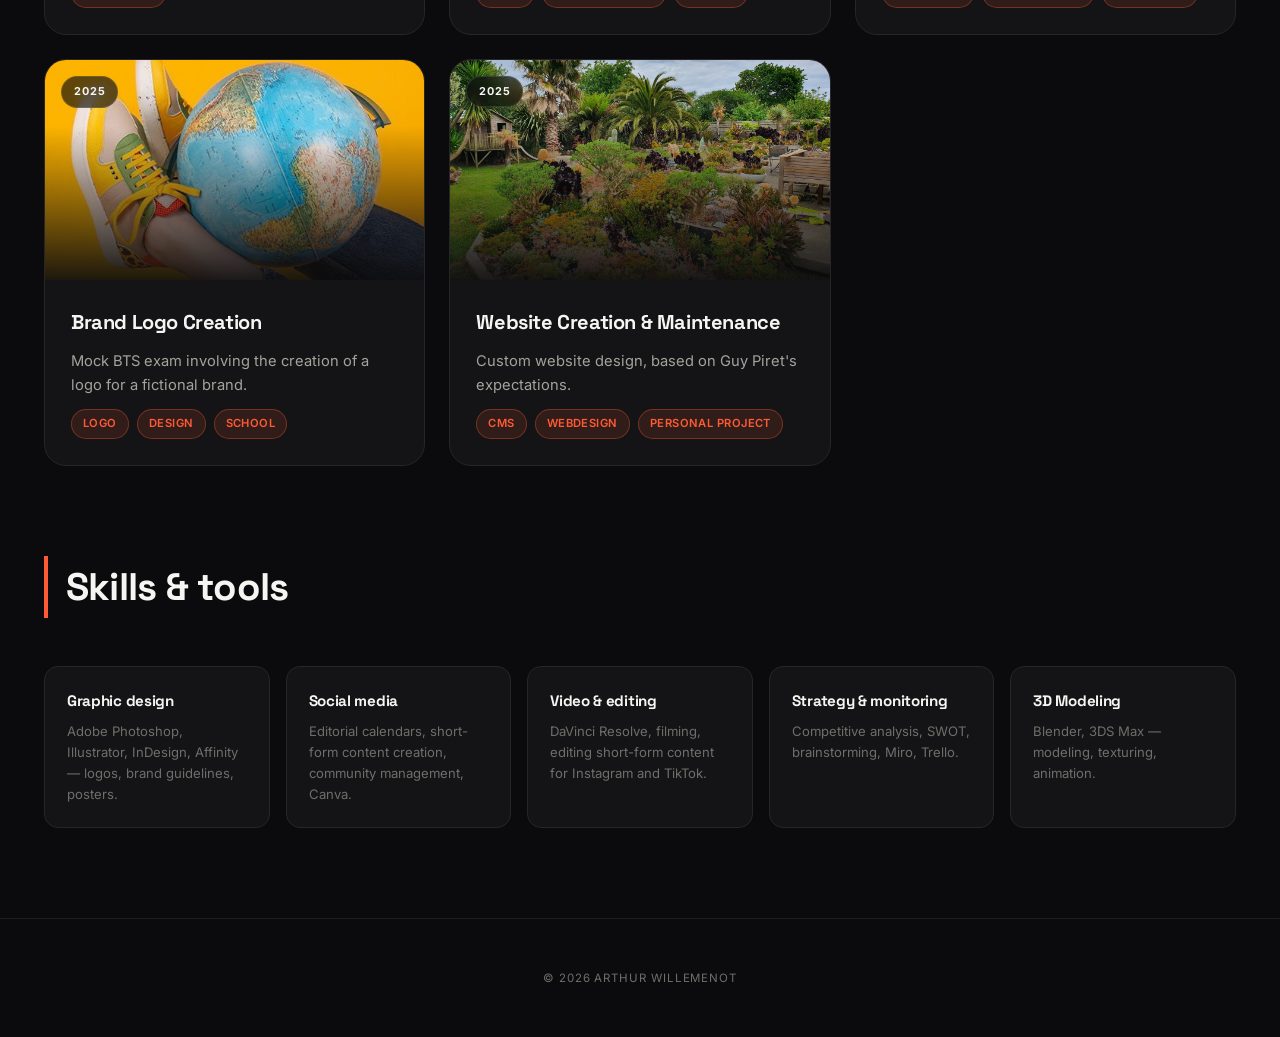
==== commit d02184f6: "Revert "Move Move'N See card to the end of the homepage grid" Back to the original order.  Co-Author" ====
--- a/index.html
+++ b/index.html
@@ -82,6 +82,18 @@
           </div>
         </a>
 
+        <a href="project-movensee.html" class="project-card">
+          <div class="card-status">2024</div>
+          <div class="card-media">
+            <img src="assets/img/movensee/movensee-batiment.png" alt="Move'N See">
+          </div>
+          <div class="card-body">
+            <h3 class="card-title" data-key="move_title">Stage · production de visuels 3D</h3>
+            <p class="card-desc" data-key="move_desc">Stage durant lequel j'ai produit des rendus 3D de produits à des fins publicitaires.</p>
+            <div class="card-tags"><span data-key="tag_texturing">Texturing</span><span data-key="tag_3drenders">Rendus 3D</span><span data-key="tag_internship">Stage</span></div>
+          </div>
+        </a>
+
         <a href="project-moea.html" class="project-card">
           <div class="card-status">2025</div>
           <div class="card-media">
@@ -103,18 +115,6 @@
             <h3 class="card-title" data-key="guy_title">Création et maintenance du site</h3>
             <p class="card-desc" data-key="guy_desc">Conception sur mesure d'un site web, selon les attentes de Guy Piret.</p>
             <div class="card-tags"><span data-key="tag_cms">CMS</span><span data-key="tag_webdesign">Webdesign</span><span data-key="tag_personal">Extrascolaire</span></div>
-          </div>
-        </a>
-
-        <a href="project-movensee.html" class="project-card">
-          <div class="card-status">2024</div>
-          <div class="card-media">
-            <img src="assets/img/movensee/movensee-batiment.png" alt="Move'N See">
-          </div>
-          <div class="card-body">
-            <h3 class="card-title" data-key="move_title">Stage · production de visuels 3D</h3>
-            <p class="card-desc" data-key="move_desc">Stage durant lequel j'ai produit des rendus 3D de produits à des fins publicitaires.</p>
-            <div class="card-tags"><span data-key="tag_texturing">Texturing</span><span data-key="tag_3drenders">Rendus 3D</span><span data-key="tag_internship">Stage</span></div>
           </div>
         </a>
 
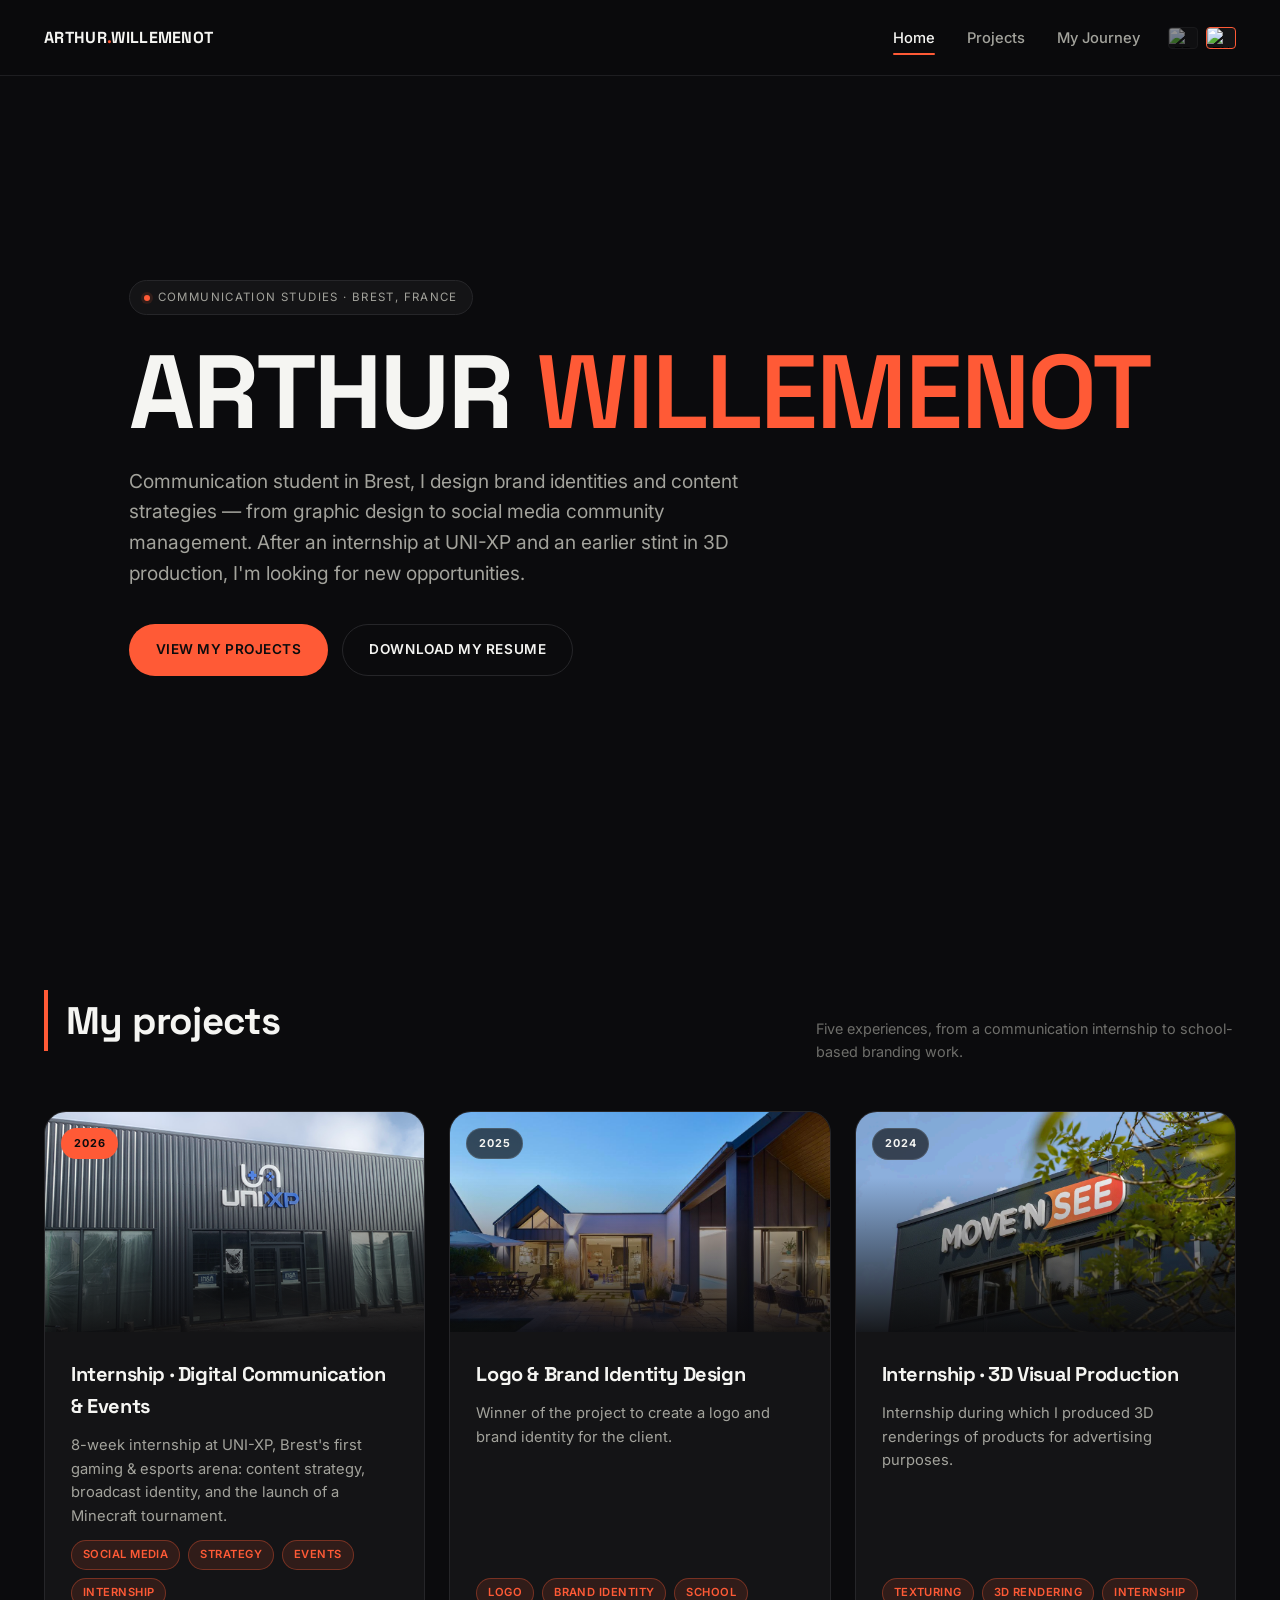
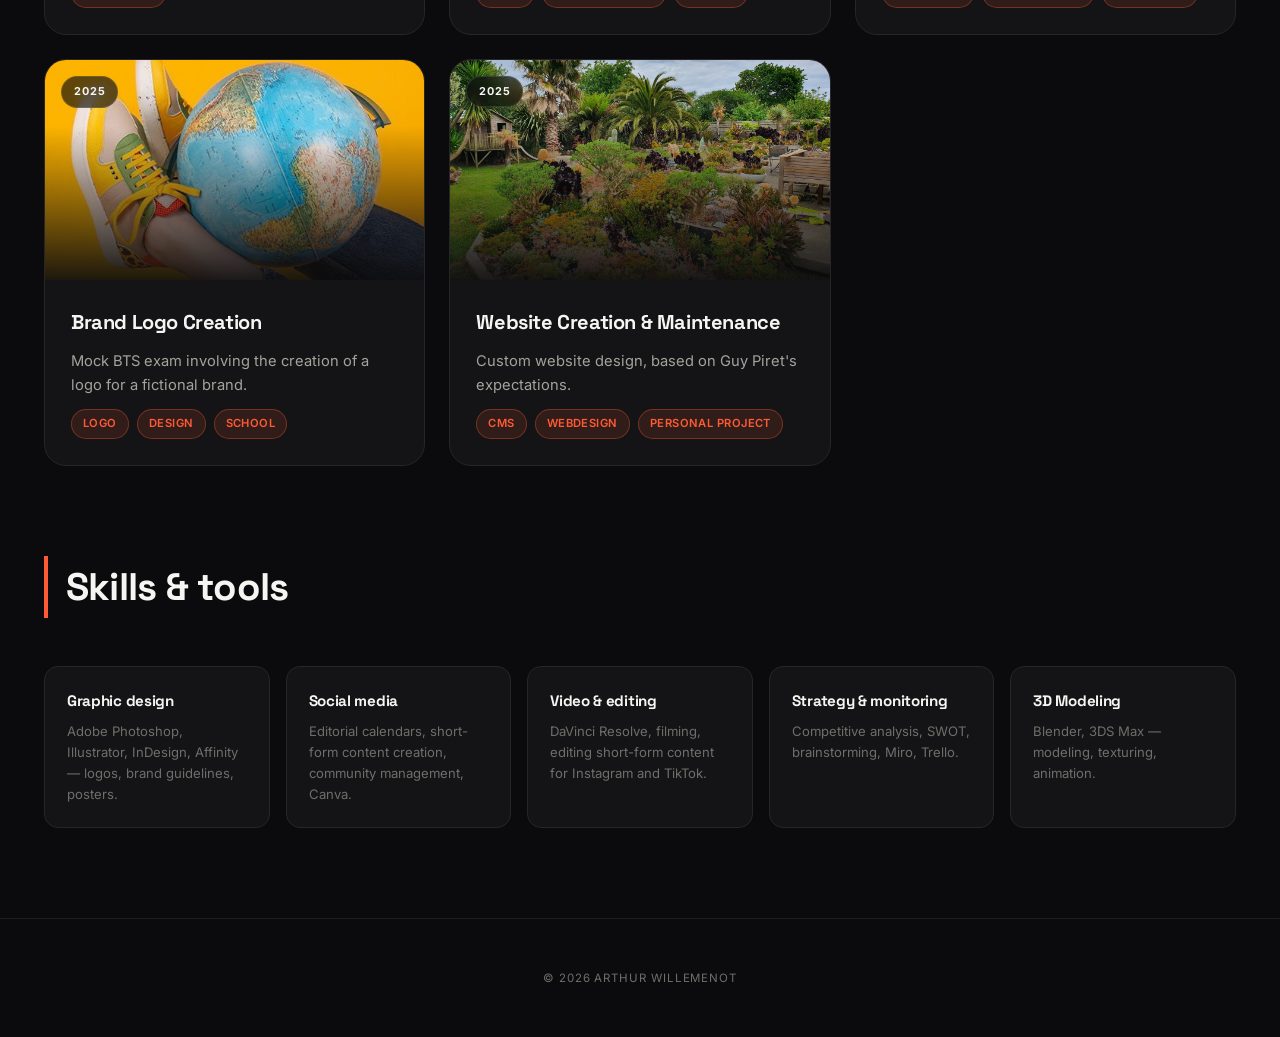
==== commit c9c81d11: "Replace "Mon CV" nav item with a "Mon Parcours" timeline page Adds parcours.html: a vertical timelin" ====
--- a/index.html
+++ b/index.html
@@ -20,7 +20,7 @@
           <ul>
             <li><a href="index.html" data-key="nav_home" class="is-active">Accueil</a></li>
             <li><a href="index.html#mes-projets" data-key="nav_projects">Projets</a></li>
-            <li><a href="cv.html" data-key="nav_cv">Mon CV</a></li>
+            <li><a href="parcours.html" data-key="nav_parcours">Mon Parcours</a></li>
           </ul>
         </nav>
         <div class="lang-switcher">
--- a/assets/css/style.css
+++ b/assets/css/style.css
@@ -979,3 +979,134 @@
 }
 
 .cv-card .btn { width: 100%; justify-content: center; }
+
+/* ==========================================================================
+   Parcours (timeline)
+   ========================================================================== */
+
+.parcours-hero {
+  padding: calc(var(--header-h) + 50px) 0 20px;
+  max-width: 700px;
+}
+
+.parcours-hero h1 {
+  font-size: clamp(2rem, 5vw, 3rem);
+  text-transform: uppercase;
+  margin-bottom: 16px;
+}
+
+.parcours-hero p {
+  font-size: 1.05rem;
+  color: var(--text-muted);
+}
+
+.timeline {
+  position: relative;
+  max-width: 760px;
+  padding: 60px 0 40px 36px;
+}
+
+.timeline::before {
+  content: '';
+  position: absolute;
+  left: 7px;
+  top: 8px;
+  bottom: 8px;
+  width: 2px;
+  background: var(--border);
+}
+
+.timeline-item {
+  position: relative;
+  padding-bottom: 44px;
+}
+
+.timeline-item:last-child { padding-bottom: 0; }
+
+.timeline-dot {
+  position: absolute;
+  left: -36px;
+  top: 6px;
+  width: 14px;
+  height: 14px;
+  border-radius: 50%;
+  background: var(--bg);
+  border: 2px solid var(--border);
+  z-index: 2;
+}
+
+.timeline-item.is-highlight .timeline-dot {
+  background: var(--accent);
+  border-color: var(--accent);
+}
+
+.timeline-item.is-now .timeline-dot {
+  background: var(--bg);
+  border-color: var(--accent);
+  box-shadow: 0 0 0 4px var(--accent-soft);
+}
+
+.timeline-date {
+  font-size: 0.72rem;
+  font-weight: 700;
+  text-transform: uppercase;
+  letter-spacing: 0.08em;
+  color: var(--accent);
+  margin-bottom: 8px;
+}
+
+.timeline-card {
+  background: var(--surface);
+  border: 1px solid var(--border);
+  border-radius: var(--radius-md);
+  padding: 22px 24px;
+}
+
+.timeline-item.is-highlight .timeline-card { border-color: var(--accent-border); }
+
+.timeline-card h3 {
+  font-size: 1.1rem;
+  color: var(--text);
+  margin-bottom: 8px;
+}
+
+.timeline-card p {
+  font-size: 0.95rem;
+  color: var(--text-muted);
+}
+
+.timeline-project-link {
+  display: inline-flex;
+  align-items: center;
+  gap: 8px;
+  margin-top: 14px;
+  font-size: 0.85rem;
+  font-weight: 600;
+  color: var(--accent);
+}
+
+.timeline-project-link::after { content: '→'; transition: transform 0.25s var(--ease); }
+.timeline-project-link:hover::after { transform: translateX(4px); }
+
+.parcours-cta {
+  max-width: 760px;
+  margin: 20px 0 90px 36px;
+  background: var(--surface);
+  border: 1px solid var(--border);
+  border-radius: var(--radius-lg);
+  padding: 32px;
+  display: flex;
+  flex-wrap: wrap;
+  align-items: center;
+  justify-content: space-between;
+  gap: 20px;
+}
+
+.parcours-cta h3 { font-size: 1.2rem; margin-bottom: 6px; }
+.parcours-cta p { font-size: 0.9rem; color: var(--text-muted); max-width: 420px; }
+
+@media (max-width: 640px) {
+  .timeline { padding-left: 28px; }
+  .timeline-dot { left: -28px; }
+  .parcours-cta { margin-left: 0; }
+}
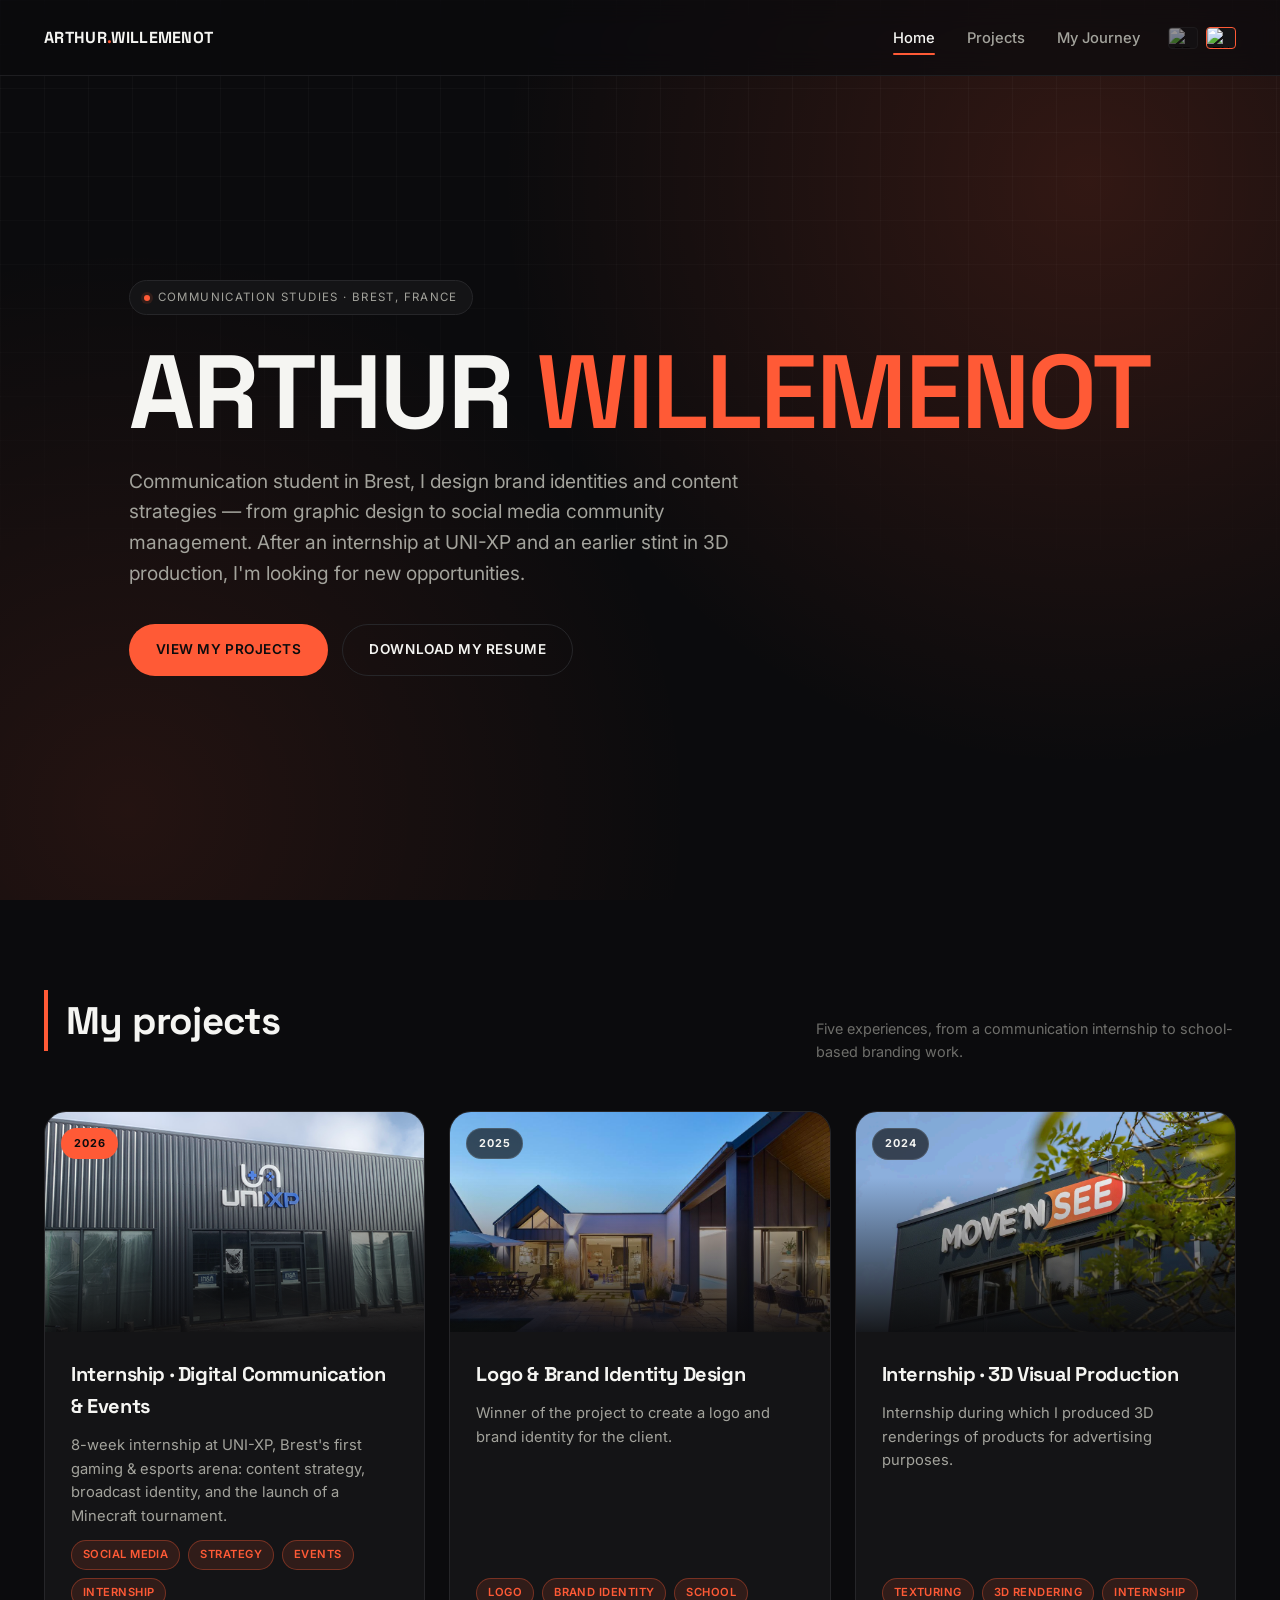
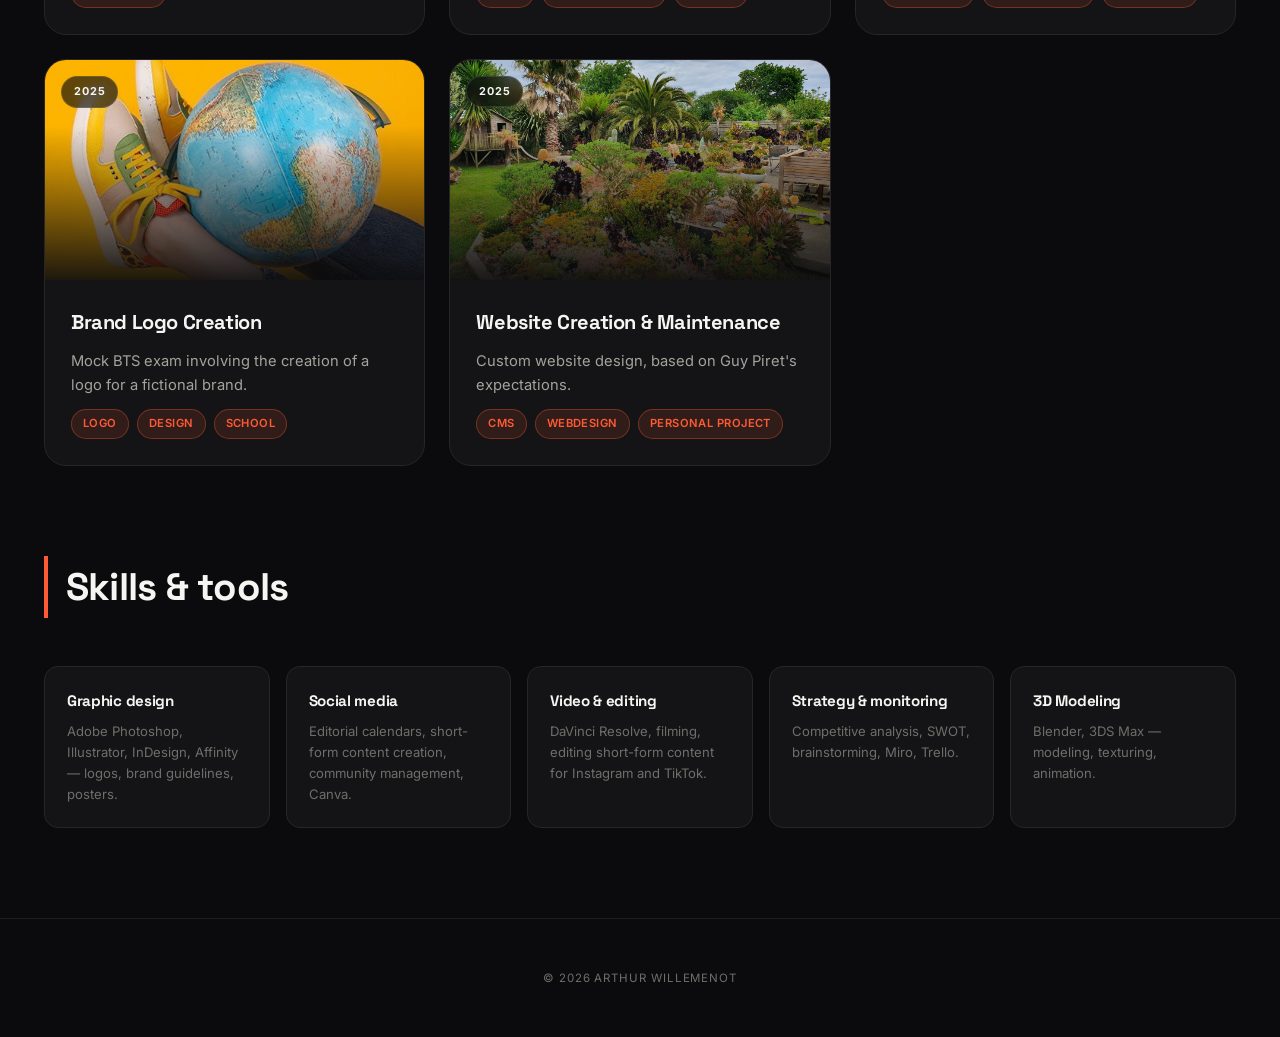
==== commit d9484d49: "Add basic SEO plumbing: robots.txt, sitemap.xml, Person JSON-LD Co-Authored-By: Claude Sonnet 5 <nor" ====
--- a/index.html
+++ b/index.html
@@ -5,10 +5,44 @@
   <meta name="viewport" content="width=device-width, initial-scale=1.0">
   <title>Arthur Willemenot — Portfolio</title>
   <meta name="description" content="Portfolio d'Arthur Willemenot, étudiant en BTS Communication à Brest : stratégie de contenu, création graphique et gestion de réseaux sociaux.">
+  <link rel="canonical" href="https://arthurwillemenot.com/">
+  <meta property="og:type" content="website">
+  <meta property="og:url" content="https://arthurwillemenot.com/">
+  <meta property="og:site_name" content="Arthur Willemenot — Portfolio">
+  <meta property="og:title" content="Arthur Willemenot — Portfolio">
+  <meta property="og:description" content="Portfolio d'Arthur Willemenot, étudiant en BTS Communication à Brest : stratégie de contenu, création graphique et gestion de réseaux sociaux.">
+  <meta property="og:image" content="https://arthurwillemenot.com/assets/img/og-cover.png">
+  <meta property="og:image:width" content="1200">
+  <meta property="og:image:height" content="630">
+  <meta name="twitter:card" content="summary_large_image">
+  <meta name="twitter:title" content="Arthur Willemenot — Portfolio">
+  <meta name="twitter:description" content="Portfolio d'Arthur Willemenot, étudiant en BTS Communication à Brest : stratégie de contenu, création graphique et gestion de réseaux sociaux.">
+  <meta name="twitter:image" content="https://arthurwillemenot.com/assets/img/og-cover.png">
   <link rel="preconnect" href="https://fonts.googleapis.com">
   <link rel="preconnect" href="https://fonts.gstatic.com" crossorigin>
   <link href="https://fonts.googleapis.com/css2?family=Inter:wght@400;500;600;700&family=Space+Grotesk:wght@500;700&display=swap" rel="stylesheet">
   <link rel="stylesheet" href="assets/css/style.css">
+  <script type="application/ld+json">
+  {
+    "@context": "https://schema.org",
+    "@type": "Person",
+    "name": "Arthur Willemenot",
+    "url": "https://arthurwillemenot.com/",
+    "image": "https://arthurwillemenot.com/assets/img/og-cover.png",
+    "jobTitle": "Étudiant en BTS Communication",
+    "description": "Étudiant en BTS Communication à Brest : stratégie de contenu, création graphique et gestion de réseaux sociaux.",
+    "address": {
+      "@type": "PostalAddress",
+      "addressLocality": "Brest",
+      "addressCountry": "FR"
+    },
+    "alumniOf": [
+      { "@type": "CollegeOrUniversity", "name": "Sup' Javouhey" },
+      { "@type": "CollegeOrUniversity", "name": "La Digital School" }
+    ],
+    "knowsAbout": ["Communication", "Stratégie de contenu", "Réseaux sociaux", "Création graphique", "3D"]
+  }
+  </script>
 </head>
 <body>
 
--- a/assets/css/style.css
+++ b/assets/css/style.css
@@ -238,11 +238,35 @@
    ========================================================================== */
 
 .hero {
+  position: relative;
   min-height: 100svh;
   display: flex;
   flex-direction: column;
   justify-content: center;
   padding: calc(var(--header-h) + 40px) 0 60px;
+  overflow: hidden;
+  background:
+    radial-gradient(circle at 85% 20%, rgba(255, 90, 54, 0.16), transparent 45%),
+    radial-gradient(circle at 10% 90%, rgba(255, 90, 54, 0.10), transparent 40%);
+}
+
+.hero::before {
+  content: '';
+  position: absolute;
+  inset: 0;
+  z-index: 0;
+  background-image:
+    linear-gradient(rgba(255, 255, 255, 0.035) 1px, transparent 1px),
+    linear-gradient(90deg, rgba(255, 255, 255, 0.035) 1px, transparent 1px);
+  background-size: 44px 44px;
+  -webkit-mask-image: linear-gradient(180deg, rgba(0, 0, 0, 0.9), transparent 75%);
+  mask-image: linear-gradient(180deg, rgba(0, 0, 0, 0.9), transparent 75%);
+  pointer-events: none;
+}
+
+.hero .container {
+  position: relative;
+  z-index: 1;
 }
 
 .eyebrow {
